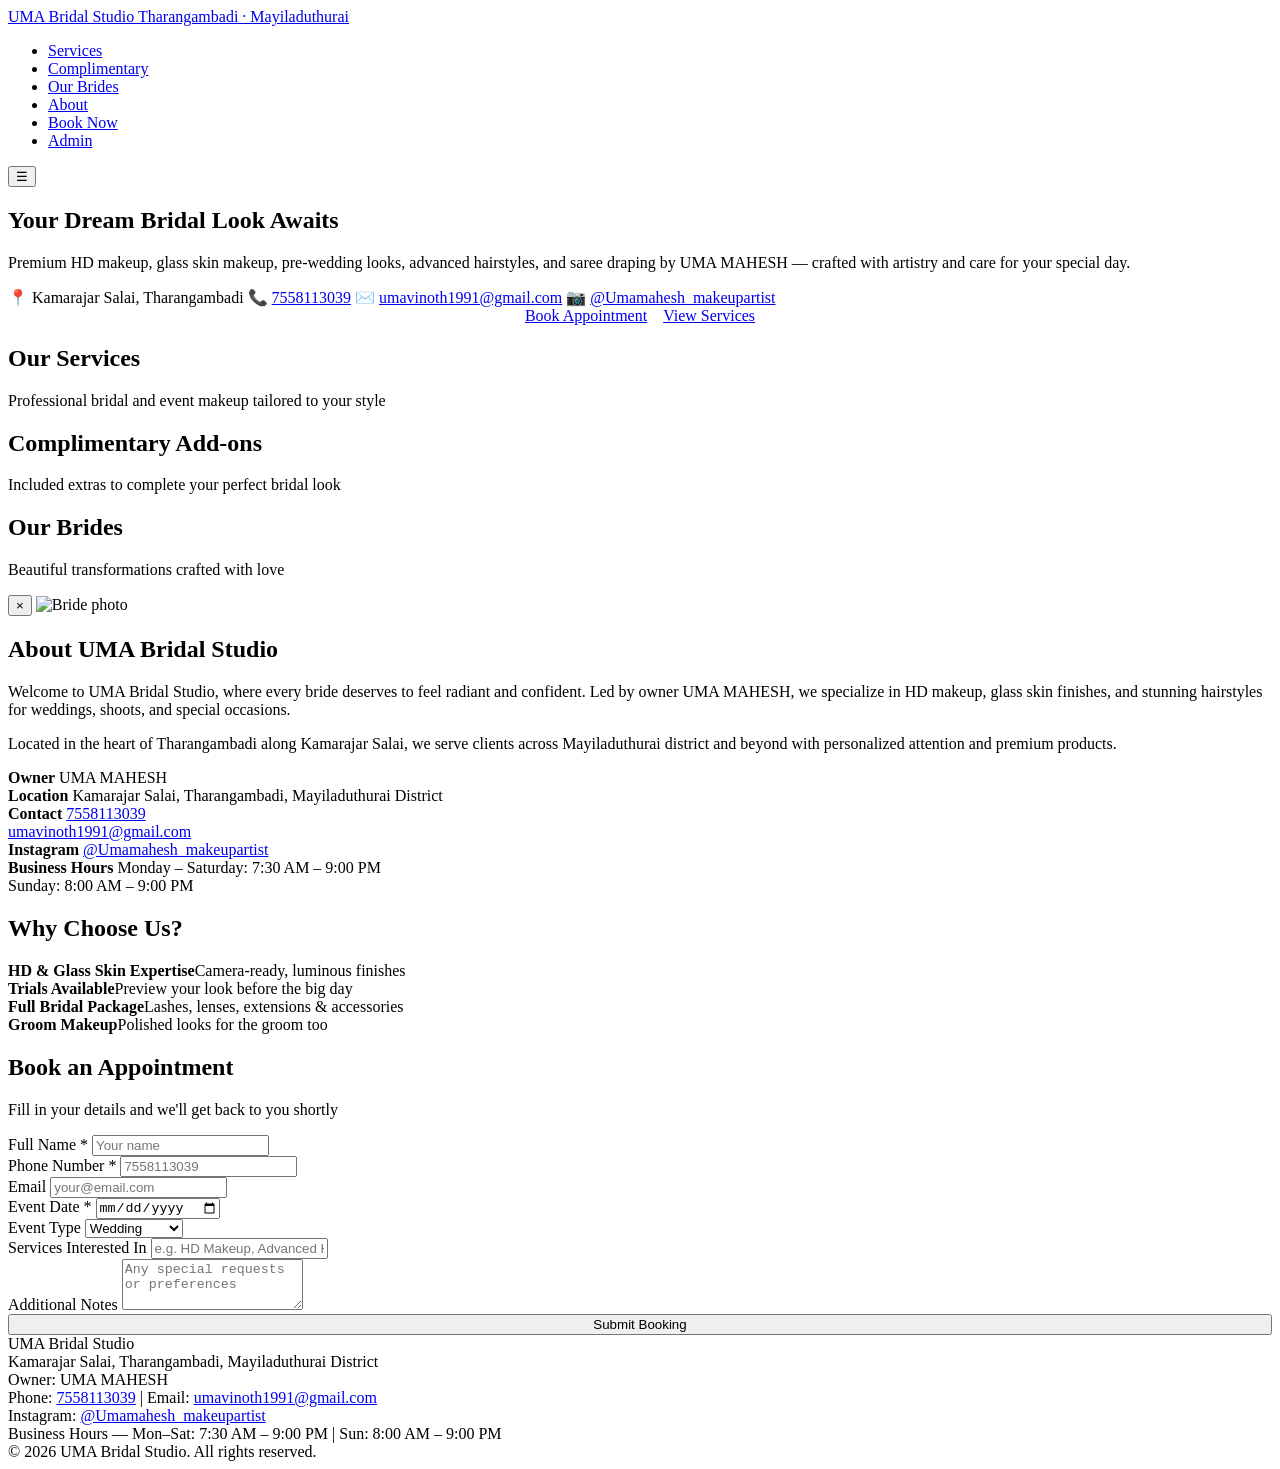
==== index.html @ de3efb97 "final commit" ====
<!DOCTYPE html>
<html lang="en">
<head>
  <meta charset="UTF-8">
  <meta name="viewport" content="width=device-width, initial-scale=1.0">
  <title>UMA Bridal Studio | Premium Bridal Makeup & Hair</title>
  <meta name="description" content="UMA Bridal Studio - HD Makeup, Glass Skin Makeup, Advanced Hairstyles & more in Tharangambadi, Mayiladuthurai.">
  <link rel="preconnect" href="https://fonts.googleapis.com">
  <link rel="preconnect" href="https://fonts.gstatic.com" crossorigin>
  <link href="https://fonts.googleapis.com/css2?family=Cormorant+Garamond:wght@400;600;700&family=Montserrat:wght@400;500;600;700&display=swap" rel="stylesheet">
  <link rel="stylesheet" href="css/style.css">
</head>
<body>
  <header class="site-header">
    <div class="header-inner">
      <a href="#" class="logo">
        UMA Bridal Studio
        <span>Tharangambadi · Mayiladuthurai</span>
      </a>
      <nav>
        <ul class="nav-links" id="navLinks">
          <li><a href="#services">Services</a></li>
          <li><a href="#complementary">Complimentary</a></li>
          <li><a href="#gallery">Our Brides</a></li>
          <li><a href="#about">About</a></li>
          <li><a href="#booking">Book Now</a></li>
          <li><a href="admin.html">Admin</a></li>
        </ul>
      </nav>
      <button class="menu-toggle" id="menuToggle" aria-label="Toggle menu">☰</button>
    </div>
  </header>

  <main>
    <section class="hero">
      <div class="hero-content">
        <h1>Your Dream Bridal Look Awaits</h1>
        <p>Premium HD makeup, glass skin makeup, pre-wedding looks, advanced hairstyles, and saree draping by UMA MAHESH — crafted with artistry and care for your special day.</p>
        <div class="hero-meta">
          <span>📍 Kamarajar Salai, Tharangambadi</span>
          <span>📞 <a href="tel:7558113039">7558113039</a></span>
          <span>✉️ <a href="mailto:umavinoth1991@gmail.com">umavinoth1991@gmail.com</a></span>
          <span>📷 <a href="https://www.instagram.com/Umamahesh_makeupartist/" target="_blank" rel="noopener noreferrer">@Umamahesh_makeupartist</a></span>
        </div>
        <div style="display:flex;gap:1rem;justify-content:center;flex-wrap:wrap">
          <a href="#booking" class="btn btn-primary">Book Appointment</a>
          <a href="#services" class="btn btn-outline">View Services</a>
        </div>
      </div>
    </section>

    <section id="services">
      <div class="section-inner">
        <h2 class="section-title">Our Services</h2>
        <p class="section-subtitle">Professional bridal and event makeup tailored to your style</p>
        <div class="services-grid" id="servicesGrid"></div>
      </div>
    </section>

    <section id="complementary" style="background:var(--chocolate)">
      <div class="section-inner">
        <h2 class="section-title">Complimentary Add-ons</h2>
        <p class="section-subtitle">Included extras to complete your perfect bridal look</p>
        <div class="services-grid" id="complementaryGrid"></div>
      </div>
    </section>

    <section id="gallery" class="gallery-section">
      <div class="section-inner">
        <h2 class="section-title">Our Brides</h2>
        <p class="section-subtitle">Beautiful transformations crafted with love</p>
        <div class="gallery-grid" id="galleryGrid"></div>
      </div>
    </section>

    <div class="gallery-modal" id="galleryModal">
      <button class="gallery-modal-close" id="galleryModalClose">&times;</button>
      <img id="galleryModalImg" src="" alt="Bride photo">
    </div>

    <section id="about" class="about-section">
      <div class="section-inner about-grid">
        <div class="about-text">
          <h2>About UMA Bridal Studio</h2>
          <p>Welcome to UMA Bridal Studio, where every bride deserves to feel radiant and confident. Led by owner UMA MAHESH, we specialize in HD makeup, glass skin finishes, and stunning hairstyles for weddings, shoots, and special occasions.</p>
          <p>Located in the heart of Tharangambadi along Kamarajar Salai, we serve clients across Mayiladuthurai district and beyond with personalized attention and premium products.</p>
          <div class="about-details">
            <div class="detail-item">
              <strong>Owner</strong>
              UMA MAHESH
            </div>
            <div class="detail-item">
              <strong>Location</strong>
              Kamarajar Salai, Tharangambadi, Mayiladuthurai District
            </div>
            <div class="detail-item detail-item-white">
              <strong>Contact</strong>
              <a href="tel:7558113039">7558113039</a><br>
              <a href="mailto:umavinoth1991@gmail.com">umavinoth1991@gmail.com</a>
            </div>
            <div class="detail-item detail-item-white">
              <strong>Instagram</strong>
              <a href="https://www.instagram.com/Umamahesh_makeupartist/" target="_blank" rel="noopener noreferrer">@Umamahesh_makeupartist</a>
            </div>
            <div class="detail-item">
              <strong>Business Hours</strong>
              Monday – Saturday: 7:30 AM – 9:00 PM<br>
              Sunday: 8:00 AM – 9:00 PM
            </div>
          </div>
        </div>
        <div class="about-text">
          <h2>Why Choose Us?</h2>
          <div class="about-details">
            <div class="detail-item"><strong>HD & Glass Skin Expertise</strong>Camera-ready, luminous finishes</div>
            <div class="detail-item"><strong>Trials Available</strong>Preview your look before the big day</div>
            <div class="detail-item"><strong>Full Bridal Package</strong>Lashes, lenses, extensions & accessories</div>
            <div class="detail-item"><strong>Groom Makeup</strong>Polished looks for the groom too</div>
          </div>
        </div>
      </div>
    </section>

    <section id="booking" class="booking-section">
      <div class="section-inner">
        <h2 class="section-title">Book an Appointment</h2>
        <p class="section-subtitle">Fill in your details and we'll get back to you shortly</p>
        <form class="booking-form" id="bookingForm">
          <div class="form-row">
            <div class="form-group">
              <label for="customerName">Full Name *</label>
              <input type="text" id="customerName" required placeholder="Your name">
            </div>
            <div class="form-group">
              <label for="customerPhone">Phone Number *</label>
              <input type="tel" id="customerPhone" required placeholder="7558113039">
            </div>
          </div>
          <div class="form-group">
            <label for="customerEmail">Email</label>
            <input type="email" id="customerEmail" placeholder="your@email.com">
          </div>
          <div class="form-row">
            <div class="form-group">
              <label for="eventDate">Event Date *</label>
              <input type="date" id="eventDate" required>
            </div>
            <div class="form-group">
              <label for="eventType">Event Type</label>
              <select id="eventType">
                <option value="wedding">Wedding</option>
                <option value="reception">Reception</option>
                <option value="engagement">Engagement</option>
                <option value="shoot">Photo Shoot</option>
                <option value="other">Other</option>
              </select>
            </div>
          </div>
          <div class="form-group">
            <label for="selectedServices">Services Interested In</label>
            <input type="text" id="selectedServices" placeholder="e.g. HD Makeup, Advanced Hairstyles">
          </div>
          <div class="form-group">
            <label for="bookingNotes">Additional Notes</label>
            <textarea id="bookingNotes" rows="3" placeholder="Any special requests or preferences"></textarea>
          </div>
          <button type="submit" class="btn btn-primary" style="width:100%">Submit Booking</button>
        </form>
      </div>
    </section>
  </main>

  <footer class="site-footer">
    <div class="logo">UMA Bridal Studio</div>
    <div class="footer-info">
      Kamarajar Salai, Tharangambadi, Mayiladuthurai District<br>
      Owner: UMA MAHESH<br>
      Phone: <a href="tel:7558113039">7558113039</a> |
      Email: <a href="mailto:umavinoth1991@gmail.com">umavinoth1991@gmail.com</a><br>
      Instagram: <a href="https://www.instagram.com/Umamahesh_makeupartist/" target="_blank" rel="noopener noreferrer">@Umamahesh_makeupartist</a><br>
      <span class="footer-hours">Business Hours — Mon–Sat: 7:30 AM – 9:00 PM | Sun: 8:00 AM – 9:00 PM</span>
    </div>
    <div class="footer-bottom">&copy; 2026 UMA Bridal Studio. All rights reserved.</div>
  </footer>

  <div class="toast" id="toast"></div>

  <script src="js/storage.js"></script>
  <script src="js/app.js"></script>
</body>
</html>
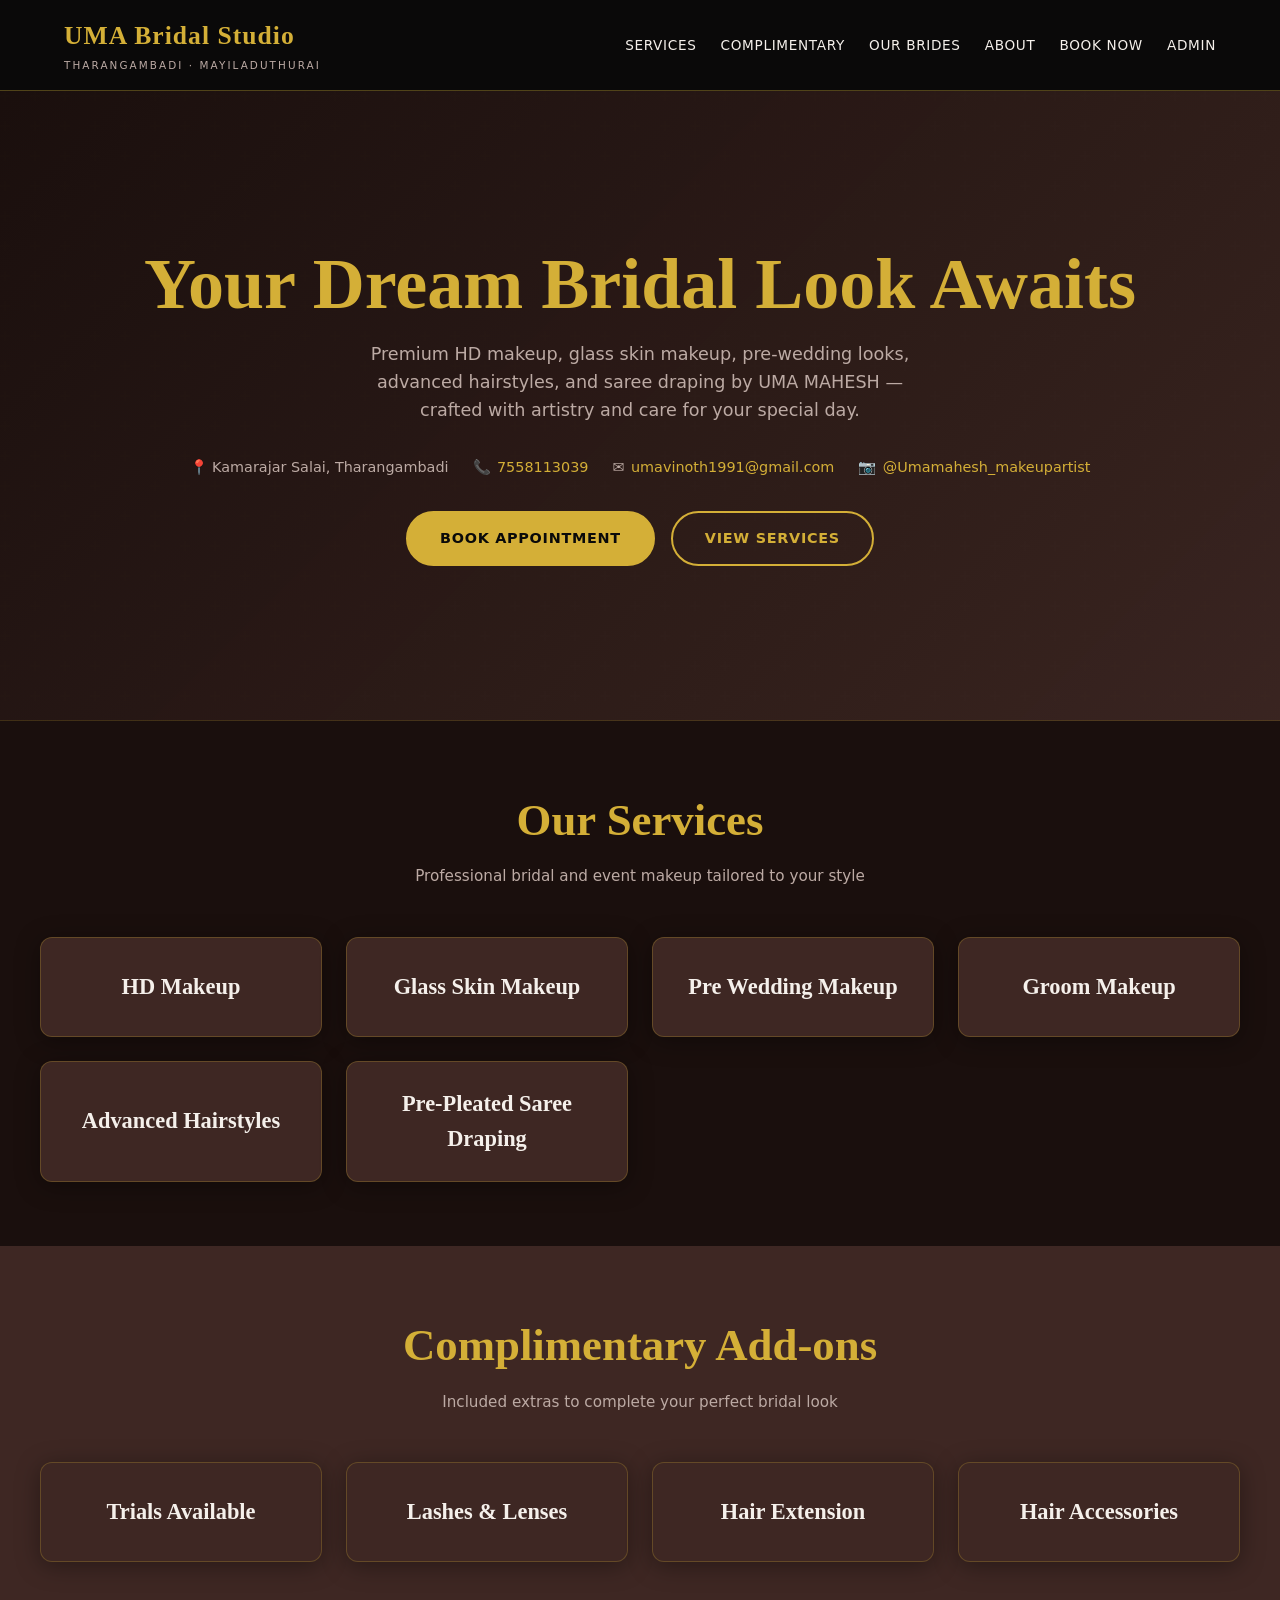
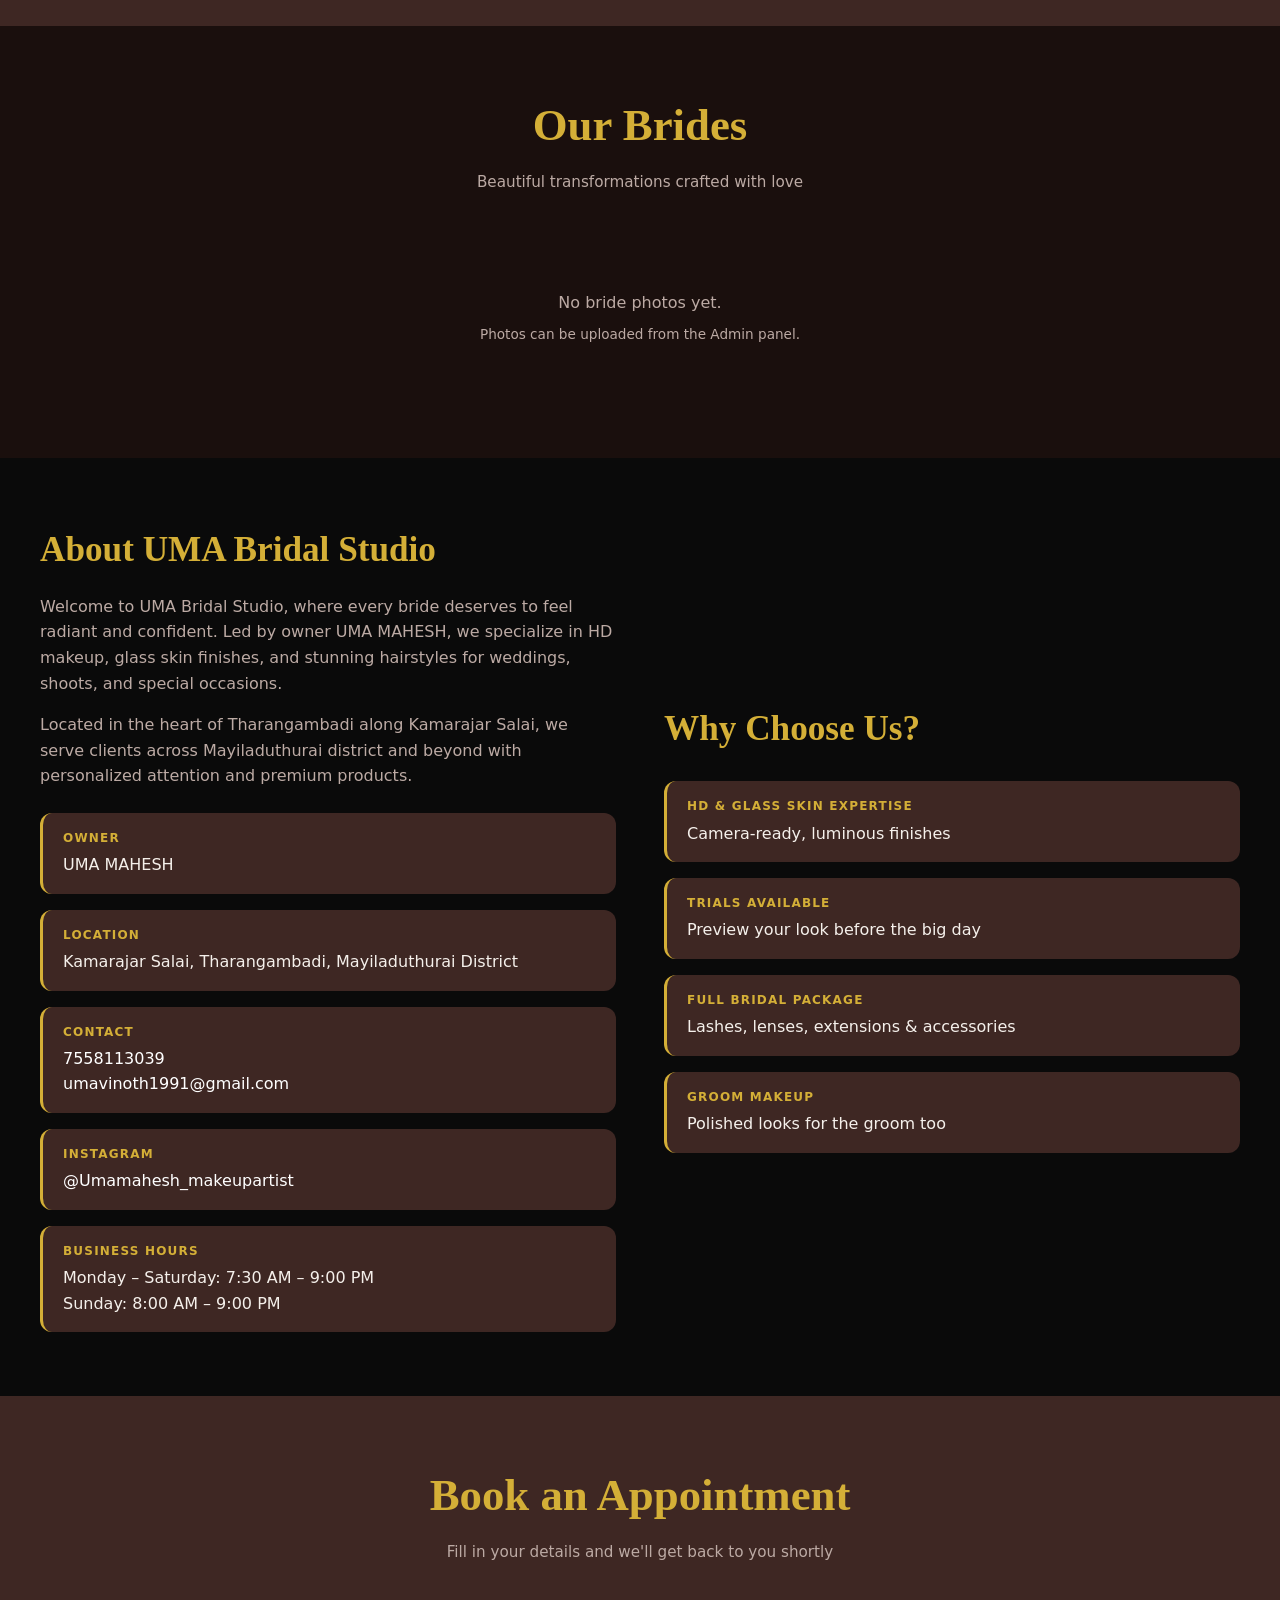
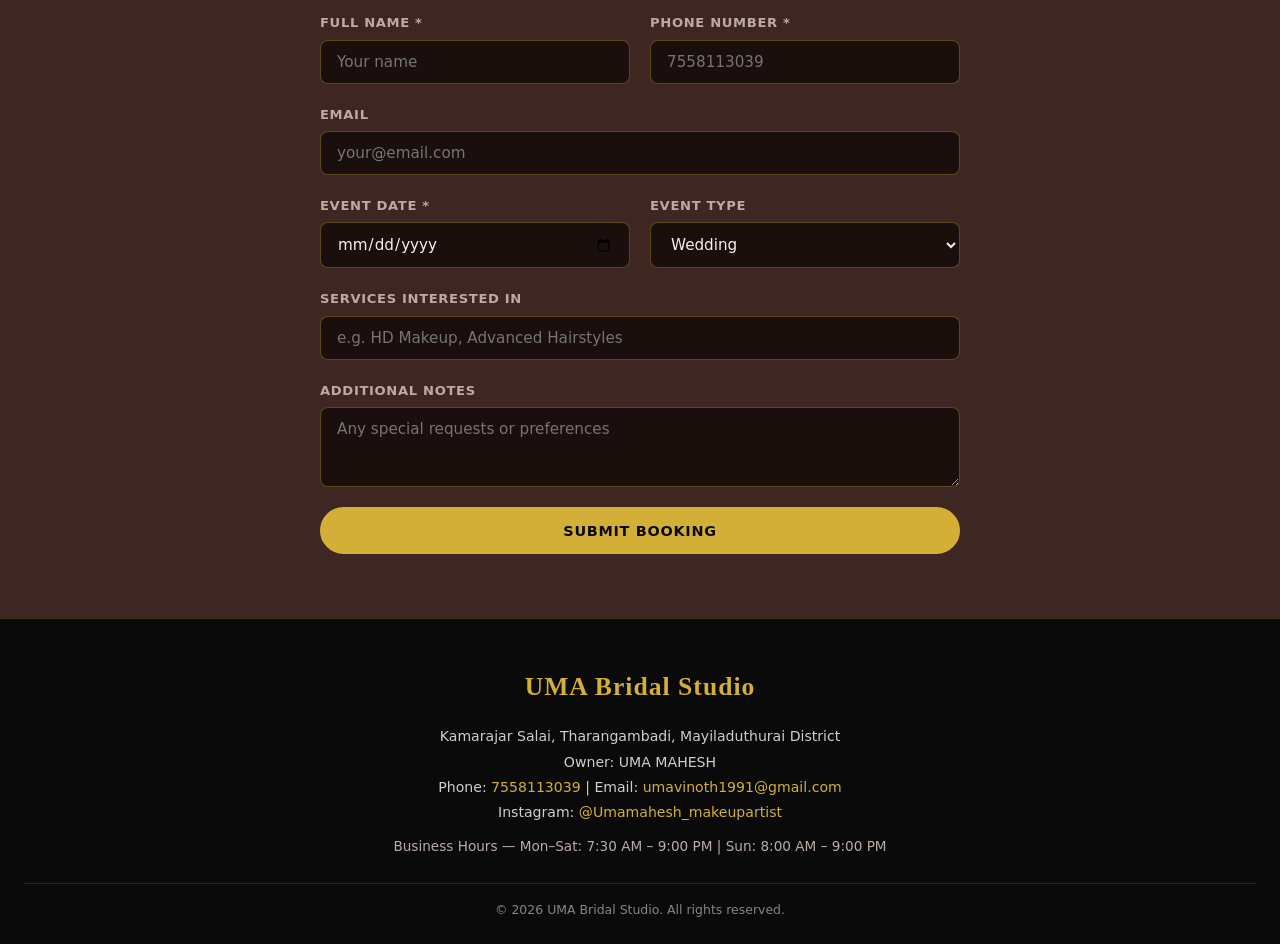
==== commit b9df7201: "Update index.html" ====
--- a/index.html
+++ b/index.html
@@ -8,7 +8,7 @@
   <link rel="preconnect" href="https://fonts.googleapis.com">
   <link rel="preconnect" href="https://fonts.gstatic.com" crossorigin>
   <link href="https://fonts.googleapis.com/css2?family=Cormorant+Garamond:wght@400;600;700&family=Montserrat:wght@400;500;600;700&display=swap" rel="stylesheet">
-  <link rel="stylesheet" href="css/style.css">
+  <link rel= "stylesheet" href="style.css">
 </head>
 <body>
   <header class="site-header">
@@ -185,7 +185,7 @@
 
   <div class="toast" id="toast"></div>
 
-  <script src="js/storage.js"></script>
-  <script src="js/app.js"></script>
+  <script src="storage.js"></script>
+  <script src="app.js"></script>
 </body>
 </html>
--- a/style.css
+++ b/style.css
@@ -0,0 +1,1239 @@
+:root {
+  --gold: #d4af37;
+  --gold-light: #e8c547;
+  --gold-dark: #b8960c;
+  --chocolate: #3e2723;
+  --chocolate-light: #5d4037;
+  --chocolate-dark: #1a0f0d;
+  --black: #0a0a0a;
+  --cream: #f5f0eb;
+  --blush: #2c1810;
+  --charcoal: #0a0a0a;
+  --muted: #bcaaa4;
+  --white: #ffffff;
+  --shadow: 0 4px 24px rgba(0, 0, 0, 0.35);
+  --radius: 12px;
+  --font-display: "Cormorant Garamond", Georgia, serif;
+  --font-body: "Montserrat", system-ui, sans-serif;
+  --rose: var(--gold);
+  --rose-dark: var(--gold-dark);
+}
+
+*,
+*::before,
+*::after {
+  box-sizing: border-box;
+  margin: 0;
+  padding: 0;
+}
+
+html {
+  scroll-behavior: smooth;
+}
+
+body {
+  font-family: var(--font-body);
+  background: var(--chocolate-dark);
+  color: var(--cream);
+  line-height: 1.6;
+  min-height: 100vh;
+}
+
+img {
+  max-width: 100%;
+  display: block;
+}
+
+a {
+  color: inherit;
+  text-decoration: none;
+}
+
+/* Header */
+.site-header {
+  position: sticky;
+  top: 0;
+  z-index: 100;
+  background: rgba(10, 10, 10, 0.95);
+  backdrop-filter: blur(10px);
+  border-bottom: 1px solid rgba(212, 175, 55, 0.35);
+}
+
+.header-inner {
+  max-width: 1200px;
+  margin: 0 auto;
+  padding: 1rem 1.5rem;
+  display: flex;
+  align-items: center;
+  justify-content: space-between;
+  gap: 1rem;
+}
+
+.logo {
+  font-family: var(--font-display);
+  font-size: 1.6rem;
+  font-weight: 600;
+  letter-spacing: 0.04em;
+  color: var(--gold);
+}
+
+.logo span {
+  display: block;
+  font-size: 0.65rem;
+  font-family: var(--font-body);
+  letter-spacing: 0.2em;
+  text-transform: uppercase;
+  color: var(--muted);
+  font-weight: 400;
+}
+
+.nav-links {
+  display: flex;
+  align-items: center;
+  gap: 1.5rem;
+  list-style: none;
+}
+
+.nav-links a {
+  font-size: 0.85rem;
+  font-weight: 500;
+  letter-spacing: 0.05em;
+  text-transform: uppercase;
+  transition: color 0.2s;
+}
+
+.nav-links a {
+  color: var(--cream);
+}
+
+.nav-links a:hover {
+  color: var(--gold);
+}
+
+.cart-btn {
+  position: relative;
+  background: var(--rose);
+  color: var(--white);
+  border: none;
+  padding: 0.6rem 1.2rem;
+  border-radius: 999px;
+  cursor: pointer;
+  font-family: var(--font-body);
+  font-size: 0.85rem;
+  font-weight: 600;
+  display: flex;
+  align-items: center;
+  gap: 0.5rem;
+  transition: background 0.2s, transform 0.15s;
+}
+
+.cart-btn:hover {
+  background: var(--rose-dark);
+  transform: translateY(-1px);
+}
+
+.cart-count {
+  background: var(--white);
+  color: var(--rose-dark);
+  border-radius: 50%;
+  width: 22px;
+  height: 22px;
+  display: flex;
+  align-items: center;
+  justify-content: center;
+  font-size: 0.75rem;
+  font-weight: 700;
+}
+
+.menu-toggle {
+  display: none;
+  background: none;
+  border: none;
+  font-size: 1.5rem;
+  cursor: pointer;
+  color: var(--gold);
+}
+
+/* Hero */
+.hero {
+  min-height: 70vh;
+  display: flex;
+  align-items: center;
+  justify-content: center;
+  text-align: center;
+  padding: 4rem 1.5rem;
+  background:
+    linear-gradient(135deg, rgba(26, 15, 13, 0.92), rgba(62, 39, 35, 0.88)),
+    url("data:image/svg+xml,%3Csvg width='60' height='60' viewBox='0 0 60 60' xmlns='http://www.w3.org/2000/svg'%3E%3Cg fill='none' fill-rule='evenodd'%3E%3Cg fill='%23d4af37' fill-opacity='0.06'%3E%3Cpath d='M36 34v-4h-2v4h-4v2h4v4h2v-4h4v-2h-4zm0-30V0h-2v4h-4v2h4v4h2V6h4V4h-4zM6 34v-4H4v4H0v2h4v4h2v-4h4v-2H6zM6 4V0H4v4H0v2h4v4h2V6h4V4H6z'/%3E%3C/g%3E%3C/g%3E%3C/svg%3E");
+  border-bottom: 1px solid rgba(212, 175, 55, 0.2);
+}
+
+.hero-content h1 {
+  font-family: var(--font-display);
+  font-size: clamp(2.5rem, 6vw, 4.5rem);
+  font-weight: 600;
+  line-height: 1.1;
+  margin-bottom: 1rem;
+  color: var(--gold);
+}
+
+.hero-content p {
+  font-size: 1.1rem;
+  color: var(--muted);
+  max-width: 560px;
+  margin: 0 auto 2rem;
+}
+
+.hero-meta {
+  display: flex;
+  flex-wrap: wrap;
+  gap: 1.5rem;
+  justify-content: center;
+  margin-bottom: 2rem;
+  font-size: 0.9rem;
+  color: var(--muted);
+}
+
+.hero-meta span {
+  display: flex;
+  align-items: center;
+  gap: 0.4rem;
+}
+
+.hero-meta a,
+.footer-info a,
+.detail-item a {
+  color: var(--gold);
+  transition: color 0.2s;
+}
+
+.hero-meta a:hover,
+.footer-info a:hover,
+.detail-item a:hover {
+  color: var(--gold-light);
+}
+
+.footer-hours {
+  display: inline-block;
+  margin-top: 0.5rem;
+  color: var(--muted);
+  font-size: 0.85rem;
+}
+
+.btn {
+  display: inline-flex;
+  align-items: center;
+  justify-content: center;
+  gap: 0.5rem;
+  padding: 0.85rem 2rem;
+  border-radius: 999px;
+  font-family: var(--font-body);
+  font-size: 0.9rem;
+  font-weight: 600;
+  letter-spacing: 0.05em;
+  text-transform: uppercase;
+  cursor: pointer;
+  border: 2px solid transparent;
+  transition: all 0.2s;
+}
+
+.btn-primary {
+  background: var(--gold);
+  color: var(--black);
+  border-color: var(--gold);
+}
+
+.btn-primary:hover {
+  background: var(--gold-light);
+  border-color: var(--gold-light);
+}
+
+.btn-outline {
+  background: transparent;
+  color: var(--gold);
+  border-color: var(--gold);
+}
+
+.btn-outline:hover {
+  background: var(--gold);
+  color: var(--black);
+}
+
+.btn-danger {
+  background: #c0392b;
+  color: var(--white);
+  border-color: #c0392b;
+}
+
+.btn-danger:hover {
+  background: #962d22;
+}
+
+.btn-sm {
+  padding: 0.45rem 1rem;
+  font-size: 0.78rem;
+}
+
+/* Sections */
+section {
+  padding: 4rem 1.5rem;
+}
+
+.section-inner {
+  max-width: 1200px;
+  margin: 0 auto;
+}
+
+.section-title {
+  font-family: var(--font-display);
+  font-size: clamp(2rem, 4vw, 2.8rem);
+  text-align: center;
+  margin-bottom: 0.5rem;
+  color: var(--gold);
+}
+
+.section-subtitle {
+  text-align: center;
+  color: var(--muted);
+  margin-bottom: 3rem;
+  font-size: 0.95rem;
+}
+
+/* Service cards */
+.services-grid {
+  display: grid;
+  grid-template-columns: repeat(auto-fill, minmax(280px, 1fr));
+  gap: 1.5rem;
+}
+
+.service-card {
+  background: var(--chocolate);
+  border-radius: var(--radius);
+  padding: 1.5rem;
+  box-shadow: var(--shadow);
+  border: 1px solid rgba(212, 175, 55, 0.25);
+  display: flex;
+  flex-direction: column;
+  align-items: center;
+  justify-content: center;
+  text-align: center;
+  min-height: 100px;
+  transition: transform 0.2s, box-shadow 0.2s, border-color 0.2s;
+}
+
+.service-card:hover {
+  transform: translateY(-4px);
+  box-shadow: 0 8px 32px rgba(212, 175, 55, 0.15);
+  border-color: var(--gold);
+}
+
+.service-category {
+  font-size: 0.7rem;
+  text-transform: uppercase;
+  letter-spacing: 0.15em;
+  color: var(--rose-dark);
+  margin-bottom: 0.5rem;
+}
+
+.service-card h3 {
+  font-family: var(--font-display);
+  font-size: 1.4rem;
+  margin-bottom: 0;
+  color: var(--cream);
+}
+
+.service-card p {
+  font-size: 0.88rem;
+  color: var(--muted);
+  flex: 1;
+  margin-bottom: 1rem;
+}
+
+.service-price {
+  font-size: 1.3rem;
+  font-weight: 700;
+  color: var(--rose-dark);
+  margin-bottom: 1rem;
+}
+
+.service-card .btn {
+  width: 100%;
+}
+
+.complementary-badge {
+  display: inline-block;
+  background: var(--blush);
+  color: var(--rose-dark);
+  font-size: 0.72rem;
+  padding: 0.2rem 0.6rem;
+  border-radius: 999px;
+  margin-bottom: 0.5rem;
+}
+
+/* About */
+.about-section {
+  background: var(--black);
+}
+
+.about-grid {
+  display: grid;
+  grid-template-columns: 1fr 1fr;
+  gap: 3rem;
+  align-items: center;
+}
+
+.about-text h2 {
+  font-family: var(--font-display);
+  font-size: 2.2rem;
+  margin-bottom: 1rem;
+  color: var(--gold);
+}
+
+.about-text p {
+  color: var(--muted);
+  margin-bottom: 1rem;
+}
+
+.about-details {
+  display: grid;
+  gap: 1rem;
+  margin-top: 1.5rem;
+}
+
+.detail-item {
+  background: var(--chocolate);
+  padding: 1rem 1.25rem;
+  border-radius: var(--radius);
+  border-left: 3px solid var(--gold);
+}
+
+.detail-item strong {
+  display: block;
+  font-size: 0.75rem;
+  text-transform: uppercase;
+  letter-spacing: 0.1em;
+  color: var(--gold);
+  margin-bottom: 0.25rem;
+}
+
+.detail-item-white,
+.detail-item-white a {
+  color: var(--white);
+}
+
+.detail-item-white a:hover {
+  color: var(--cream);
+}
+
+/* Booking form */
+.booking-section {
+  background: var(--chocolate);
+}
+
+.booking-form {
+  max-width: 640px;
+  margin: 0 auto;
+  display: grid;
+  gap: 1.25rem;
+}
+
+.form-group {
+  display: flex;
+  flex-direction: column;
+  gap: 0.4rem;
+}
+
+.form-group label {
+  font-size: 0.82rem;
+  font-weight: 600;
+  text-transform: uppercase;
+  letter-spacing: 0.05em;
+  color: var(--muted);
+}
+
+.form-group input,
+.form-group select,
+.form-group textarea {
+  padding: 0.75rem 1rem;
+  border: 1px solid rgba(212, 175, 55, 0.35);
+  border-radius: 8px;
+  font-family: var(--font-body);
+  font-size: 0.95rem;
+  background: var(--chocolate-dark);
+  color: var(--cream);
+  transition: border-color 0.2s;
+}
+
+.form-group input:focus,
+.form-group select:focus,
+.form-group textarea:focus {
+  outline: none;
+  border-color: var(--gold);
+}
+
+.form-row {
+  display: grid;
+  grid-template-columns: 1fr 1fr;
+  gap: 1.25rem;
+}
+
+/* Cart sidebar */
+.cart-overlay {
+  position: fixed;
+  inset: 0;
+  background: rgba(44, 36, 32, 0.5);
+  z-index: 200;
+  opacity: 0;
+  visibility: hidden;
+  transition: all 0.3s;
+}
+
+.cart-overlay.open {
+  opacity: 1;
+  visibility: visible;
+}
+
+.cart-panel {
+  position: fixed;
+  top: 0;
+  right: 0;
+  width: min(420px, 100vw);
+  height: 100vh;
+  background: var(--white);
+  z-index: 201;
+  transform: translateX(100%);
+  transition: transform 0.3s ease;
+  display: flex;
+  flex-direction: column;
+  box-shadow: -4px 0 24px rgba(0, 0, 0, 0.15);
+}
+
+.cart-panel.open {
+  transform: translateX(0);
+}
+
+.cart-header {
+  padding: 1.25rem 1.5rem;
+  border-bottom: 1px solid rgba(201, 168, 124, 0.2);
+  display: flex;
+  align-items: center;
+  justify-content: space-between;
+}
+
+.cart-header h2 {
+  font-family: var(--font-display);
+  font-size: 1.5rem;
+}
+
+.close-btn {
+  background: none;
+  border: none;
+  font-size: 1.5rem;
+  cursor: pointer;
+  color: var(--muted);
+  line-height: 1;
+}
+
+.cart-items {
+  flex: 1;
+  overflow-y: auto;
+  padding: 1rem 1.5rem;
+}
+
+.cart-item {
+  display: flex;
+  justify-content: space-between;
+  align-items: flex-start;
+  padding: 1rem 0;
+  border-bottom: 1px solid rgba(201, 168, 124, 0.15);
+  gap: 0.75rem;
+}
+
+.cart-item-info h4 {
+  font-size: 0.95rem;
+  margin-bottom: 0.25rem;
+}
+
+.cart-item-info span {
+  font-size: 0.82rem;
+  color: var(--muted);
+}
+
+.cart-item-price {
+  font-weight: 700;
+  color: var(--rose-dark);
+  white-space: nowrap;
+}
+
+.cart-item-actions {
+  display: flex;
+  align-items: center;
+  gap: 0.5rem;
+  margin-top: 0.5rem;
+}
+
+.qty-btn {
+  width: 28px;
+  height: 28px;
+  border: 1px solid var(--rose);
+  background: var(--white);
+  border-radius: 6px;
+  cursor: pointer;
+  font-size: 1rem;
+  color: var(--rose-dark);
+  display: flex;
+  align-items: center;
+  justify-content: center;
+}
+
+.qty-btn:hover {
+  background: var(--blush);
+}
+
+.remove-item {
+  background: none;
+  border: none;
+  color: #c0392b;
+  font-size: 0.78rem;
+  cursor: pointer;
+  margin-left: auto;
+}
+
+.cart-empty {
+  text-align: center;
+  padding: 3rem 1rem;
+  color: var(--muted);
+}
+
+.cart-footer {
+  padding: 1.25rem 1.5rem;
+  border-top: 1px solid rgba(201, 168, 124, 0.2);
+  background: var(--blush);
+}
+
+.cart-total {
+  display: flex;
+  justify-content: space-between;
+  font-size: 1.2rem;
+  font-weight: 700;
+  margin-bottom: 1rem;
+}
+
+.cart-actions {
+  display: grid;
+  gap: 0.75rem;
+}
+
+/* Modal */
+.modal-overlay {
+  position: fixed;
+  inset: 0;
+  background: rgba(44, 36, 32, 0.6);
+  z-index: 300;
+  display: flex;
+  align-items: center;
+  justify-content: center;
+  padding: 1rem;
+  opacity: 0;
+  visibility: hidden;
+  transition: all 0.3s;
+}
+
+.modal-overlay.open {
+  opacity: 1;
+  visibility: visible;
+}
+
+.modal {
+  background: var(--white);
+  border-radius: var(--radius);
+  padding: 2rem;
+  max-width: 480px;
+  width: 100%;
+  max-height: 90vh;
+  overflow-y: auto;
+  position: relative;
+}
+
+.modal h2 {
+  font-family: var(--font-display);
+  font-size: 1.8rem;
+  margin-bottom: 1rem;
+  text-align: center;
+}
+
+.modal-close {
+  position: absolute;
+  top: 1rem;
+  right: 1rem;
+  background: none;
+  border: none;
+  font-size: 1.5rem;
+  cursor: pointer;
+  color: var(--muted);
+}
+
+.qr-container {
+  text-align: center;
+  padding: 1rem;
+  background: var(--blush);
+  border-radius: var(--radius);
+  margin: 1rem 0;
+}
+
+.qr-container img {
+  margin: 0 auto 1rem;
+  border-radius: 8px;
+}
+
+.payment-info {
+  font-size: 0.9rem;
+  color: var(--muted);
+  text-align: center;
+}
+
+.payment-amount {
+  font-size: 1.5rem;
+  font-weight: 700;
+  color: var(--rose-dark);
+  text-align: center;
+  margin: 0.5rem 0 1rem;
+}
+
+/* Bill print */
+.bill-print-area {
+  display: none;
+}
+
+@media print {
+  body * {
+    visibility: hidden;
+  }
+
+  .bill-print-area,
+  .bill-print-area * {
+    visibility: visible;
+  }
+
+  .bill-print-area {
+    display: block !important;
+    position: absolute;
+    left: 0;
+    top: 0;
+    width: 100%;
+    padding: 2rem;
+    background: white;
+  }
+}
+
+.bill-header {
+  text-align: center;
+  border-bottom: 2px solid var(--charcoal);
+  padding-bottom: 1rem;
+  margin-bottom: 1rem;
+}
+
+.bill-header h1 {
+  font-family: var(--font-display);
+  font-size: 1.8rem;
+}
+
+.bill-table {
+  width: 100%;
+  border-collapse: collapse;
+  margin: 1rem 0;
+}
+
+.bill-table th,
+.bill-table td {
+  padding: 0.5rem;
+  text-align: left;
+  border-bottom: 1px solid #ddd;
+  font-size: 0.9rem;
+}
+
+.bill-table th {
+  background: var(--blush);
+}
+
+.bill-total-row td {
+  font-weight: 700;
+  font-size: 1.1rem;
+  border-top: 2px solid var(--charcoal);
+}
+
+/* Footer */
+.site-footer {
+  background: var(--black);
+  color: rgba(245, 240, 235, 0.85);
+  padding: 3rem 1.5rem 1.5rem;
+  text-align: center;
+  border-top: 1px solid rgba(212, 175, 55, 0.25);
+}
+
+.site-footer .logo {
+  color: var(--gold);
+  margin-bottom: 1rem;
+}
+
+.footer-info {
+  font-size: 0.88rem;
+  margin-bottom: 1.5rem;
+  line-height: 1.8;
+}
+
+.footer-bottom {
+  border-top: 1px solid rgba(255, 255, 255, 0.1);
+  padding-top: 1rem;
+  font-size: 0.78rem;
+  color: rgba(255, 255, 255, 0.5);
+}
+
+/* Toast */
+.toast {
+  position: fixed;
+  bottom: 2rem;
+  right: 2rem;
+  background: var(--charcoal);
+  color: var(--white);
+  padding: 0.85rem 1.5rem;
+  border-radius: 8px;
+  font-size: 0.9rem;
+  z-index: 500;
+  transform: translateY(100px);
+  opacity: 0;
+  transition: all 0.3s;
+}
+
+.toast.show {
+  transform: translateY(0);
+  opacity: 1;
+}
+
+.toast.success {
+  background: #27ae60;
+}
+
+.toast.error {
+  background: #c0392b;
+}
+
+/* Admin styles */
+.admin-body {
+  background: #1a120e;
+}
+
+.admin-layout {
+  display: flex;
+  min-height: 100vh;
+}
+
+.admin-sidebar {
+  width: 260px;
+  background: var(--black);
+  color: var(--white);
+  padding: 1.5rem;
+  flex-shrink: 0;
+  border-right: 1px solid rgba(212, 175, 55, 0.2);
+}
+
+.admin-sidebar h1 {
+  font-family: var(--font-display);
+  font-size: 1.4rem;
+  color: var(--gold);
+  margin-bottom: 0.25rem;
+}
+
+.admin-sidebar p {
+  font-size: 0.75rem;
+  color: rgba(255, 255, 255, 0.5);
+  margin-bottom: 2rem;
+}
+
+.admin-nav {
+  list-style: none;
+  display: flex;
+  flex-direction: column;
+  gap: 0.25rem;
+}
+
+.admin-nav button {
+  width: 100%;
+  text-align: left;
+  background: none;
+  border: none;
+  color: rgba(255, 255, 255, 0.7);
+  padding: 0.75rem 1rem;
+  border-radius: 8px;
+  cursor: pointer;
+  font-family: var(--font-body);
+  font-size: 0.88rem;
+  transition: all 0.2s;
+}
+
+.admin-nav button:hover,
+.admin-nav button.active {
+  background: rgba(212, 175, 55, 0.15);
+  color: var(--gold);
+}
+
+.admin-main {
+  flex: 1;
+  padding: 2rem;
+  overflow-x: auto;
+}
+
+.admin-header {
+  display: flex;
+  justify-content: space-between;
+  align-items: center;
+  margin-bottom: 2rem;
+}
+
+.admin-header h2 {
+  font-family: var(--font-display);
+  font-size: 1.8rem;
+}
+
+.admin-panel {
+  display: none;
+}
+
+.admin-panel.active {
+  display: block;
+}
+
+.admin-card {
+  background: var(--white);
+  border-radius: var(--radius);
+  padding: 1.5rem;
+  box-shadow: var(--shadow);
+  margin-bottom: 1.5rem;
+}
+
+.admin-table {
+  width: 100%;
+  border-collapse: collapse;
+}
+
+.admin-table th,
+.admin-table td {
+  padding: 0.75rem 1rem;
+  text-align: left;
+  border-bottom: 1px solid #eee;
+  font-size: 0.88rem;
+}
+
+.admin-table th {
+  background: var(--blush);
+  font-weight: 600;
+  text-transform: uppercase;
+  font-size: 0.75rem;
+  letter-spacing: 0.05em;
+}
+
+.admin-table tr:hover td {
+  background: rgba(253, 246, 240, 0.5);
+}
+
+.table-actions {
+  display: flex;
+  gap: 0.5rem;
+}
+
+.stats-grid {
+  display: grid;
+  grid-template-columns: repeat(auto-fill, minmax(200px, 1fr));
+  gap: 1rem;
+  margin-bottom: 1.5rem;
+}
+
+.stat-card {
+  background: var(--white);
+  border-radius: var(--radius);
+  padding: 1.25rem;
+  box-shadow: var(--shadow);
+  border-left: 4px solid var(--gold);
+}
+
+.stat-card h3 {
+  font-size: 0.75rem;
+  text-transform: uppercase;
+  letter-spacing: 0.1em;
+  color: var(--muted);
+  margin-bottom: 0.5rem;
+}
+
+.stat-card .value {
+  font-size: 2rem;
+  font-weight: 700;
+  color: var(--gold-dark);
+}
+
+.login-screen {
+  min-height: 100vh;
+  display: flex;
+  align-items: center;
+  justify-content: center;
+  padding: 1.5rem;
+}
+
+.login-box {
+  background: var(--white);
+  padding: 2.5rem;
+  border-radius: var(--radius);
+  box-shadow: var(--shadow);
+  width: 100%;
+  max-width: 400px;
+  text-align: center;
+}
+
+.login-box h1 {
+  font-family: var(--font-display);
+  font-size: 2rem;
+  margin-bottom: 0.5rem;
+}
+
+.login-box p {
+  color: var(--muted);
+  margin-bottom: 2rem;
+  font-size: 0.9rem;
+}
+
+.filter-bar {
+  display: flex;
+  flex-wrap: wrap;
+  gap: 1rem;
+  margin-bottom: 1.5rem;
+  align-items: center;
+}
+
+.filter-bar select,
+.filter-bar input {
+  padding: 0.6rem 1rem;
+  border: 1px solid rgba(201, 168, 124, 0.4);
+  border-radius: 8px;
+  font-family: var(--font-body);
+}
+
+.badge {
+  display: inline-block;
+  padding: 0.2rem 0.6rem;
+  border-radius: 999px;
+  font-size: 0.72rem;
+  font-weight: 600;
+  text-transform: uppercase;
+}
+
+.badge-service {
+  background: rgba(201, 168, 124, 0.2);
+  color: var(--rose-dark);
+}
+
+.badge-complementary {
+  background: rgba(39, 174, 96, 0.15);
+  color: #27ae60;
+}
+
+.badge-pending {
+  background: rgba(241, 196, 15, 0.2);
+  color: #b7950b;
+}
+
+.badge-confirmed {
+  background: rgba(39, 174, 96, 0.15);
+  color: #27ae60;
+}
+
+.badge-paid {
+  background: rgba(52, 152, 219, 0.15);
+  color: #2980b9;
+}
+
+/* Responsive */
+@media (max-width: 768px) {
+  .nav-links {
+    display: none;
+    position: absolute;
+    top: 100%;
+    left: 0;
+    right: 0;
+    background: var(--black);
+    flex-direction: column;
+    padding: 1rem;
+    border-bottom: 1px solid rgba(212, 175, 55, 0.25);
+    box-shadow: var(--shadow);
+  }
+
+  .nav-links.open {
+    display: flex;
+  }
+
+  .menu-toggle {
+    display: block;
+  }
+
+  .about-grid {
+    grid-template-columns: 1fr;
+  }
+
+  .form-row {
+    grid-template-columns: 1fr;
+  }
+
+  .admin-layout {
+    flex-direction: column;
+  }
+
+  .admin-sidebar {
+    width: 100%;
+  }
+
+  .admin-nav {
+    flex-direction: row;
+    flex-wrap: wrap;
+  }
+}
+
+/* Bride Gallery */
+.gallery-section {
+  background: var(--chocolate-dark);
+}
+
+.gallery-grid {
+  display: grid;
+  grid-template-columns: repeat(auto-fill, minmax(260px, 1fr));
+  gap: 1.25rem;
+}
+
+.gallery-item {
+  position: relative;
+  border-radius: var(--radius);
+  overflow: hidden;
+  border: 1px solid rgba(212, 175, 55, 0.25);
+  background: var(--chocolate);
+  aspect-ratio: 3 / 4;
+  cursor: pointer;
+  transition: transform 0.2s, border-color 0.2s;
+}
+
+.gallery-item:hover {
+  transform: scale(1.02);
+  border-color: var(--gold);
+}
+
+.gallery-item img {
+  width: 100%;
+  height: 100%;
+  object-fit: cover;
+}
+
+.gallery-caption {
+  position: absolute;
+  bottom: 0;
+  left: 0;
+  right: 0;
+  padding: 1rem;
+  background: linear-gradient(transparent, rgba(10, 10, 10, 0.85));
+  color: var(--cream);
+  font-size: 0.88rem;
+}
+
+.gallery-empty {
+  text-align: center;
+  padding: 3rem;
+  color: var(--muted);
+  grid-column: 1 / -1;
+}
+
+.gallery-modal {
+  position: fixed;
+  inset: 0;
+  background: rgba(10, 10, 10, 0.92);
+  z-index: 400;
+  display: flex;
+  align-items: center;
+  justify-content: center;
+  padding: 1.5rem;
+  opacity: 0;
+  visibility: hidden;
+  transition: all 0.3s;
+}
+
+.gallery-modal.open {
+  opacity: 1;
+  visibility: visible;
+}
+
+.gallery-modal img {
+  max-width: 90vw;
+  max-height: 85vh;
+  border-radius: var(--radius);
+  border: 2px solid var(--gold);
+}
+
+.gallery-modal-close {
+  position: absolute;
+  top: 1.5rem;
+  right: 1.5rem;
+  background: none;
+  border: none;
+  color: var(--gold);
+  font-size: 2rem;
+  cursor: pointer;
+}
+
+/* Admin gallery upload */
+.photo-upload-zone {
+  border: 2px dashed rgba(212, 175, 55, 0.4);
+  border-radius: var(--radius);
+  padding: 2rem;
+  text-align: center;
+  background: var(--cream);
+  cursor: pointer;
+  transition: border-color 0.2s;
+}
+
+.photo-upload-zone:hover {
+  border-color: var(--gold);
+}
+
+.photo-upload-zone input {
+  display: none;
+}
+
+.admin-photo-grid {
+  display: grid;
+  grid-template-columns: repeat(auto-fill, minmax(160px, 1fr));
+  gap: 1rem;
+  margin-top: 1.5rem;
+}
+
+.admin-photo-item {
+  position: relative;
+  border-radius: 8px;
+  overflow: hidden;
+  border: 1px solid #eee;
+}
+
+.admin-photo-item img {
+  width: 100%;
+  aspect-ratio: 3 / 4;
+  object-fit: cover;
+}
+
+.admin-photo-item .photo-actions {
+  padding: 0.5rem;
+  background: #f9f9f9;
+  display: flex;
+  flex-direction: column;
+  gap: 0.35rem;
+}
+
+.admin-photo-item .photo-actions span {
+  font-size: 0.75rem;
+  color: var(--muted);
+  overflow: hidden;
+  text-overflow: ellipsis;
+  white-space: nowrap;
+}
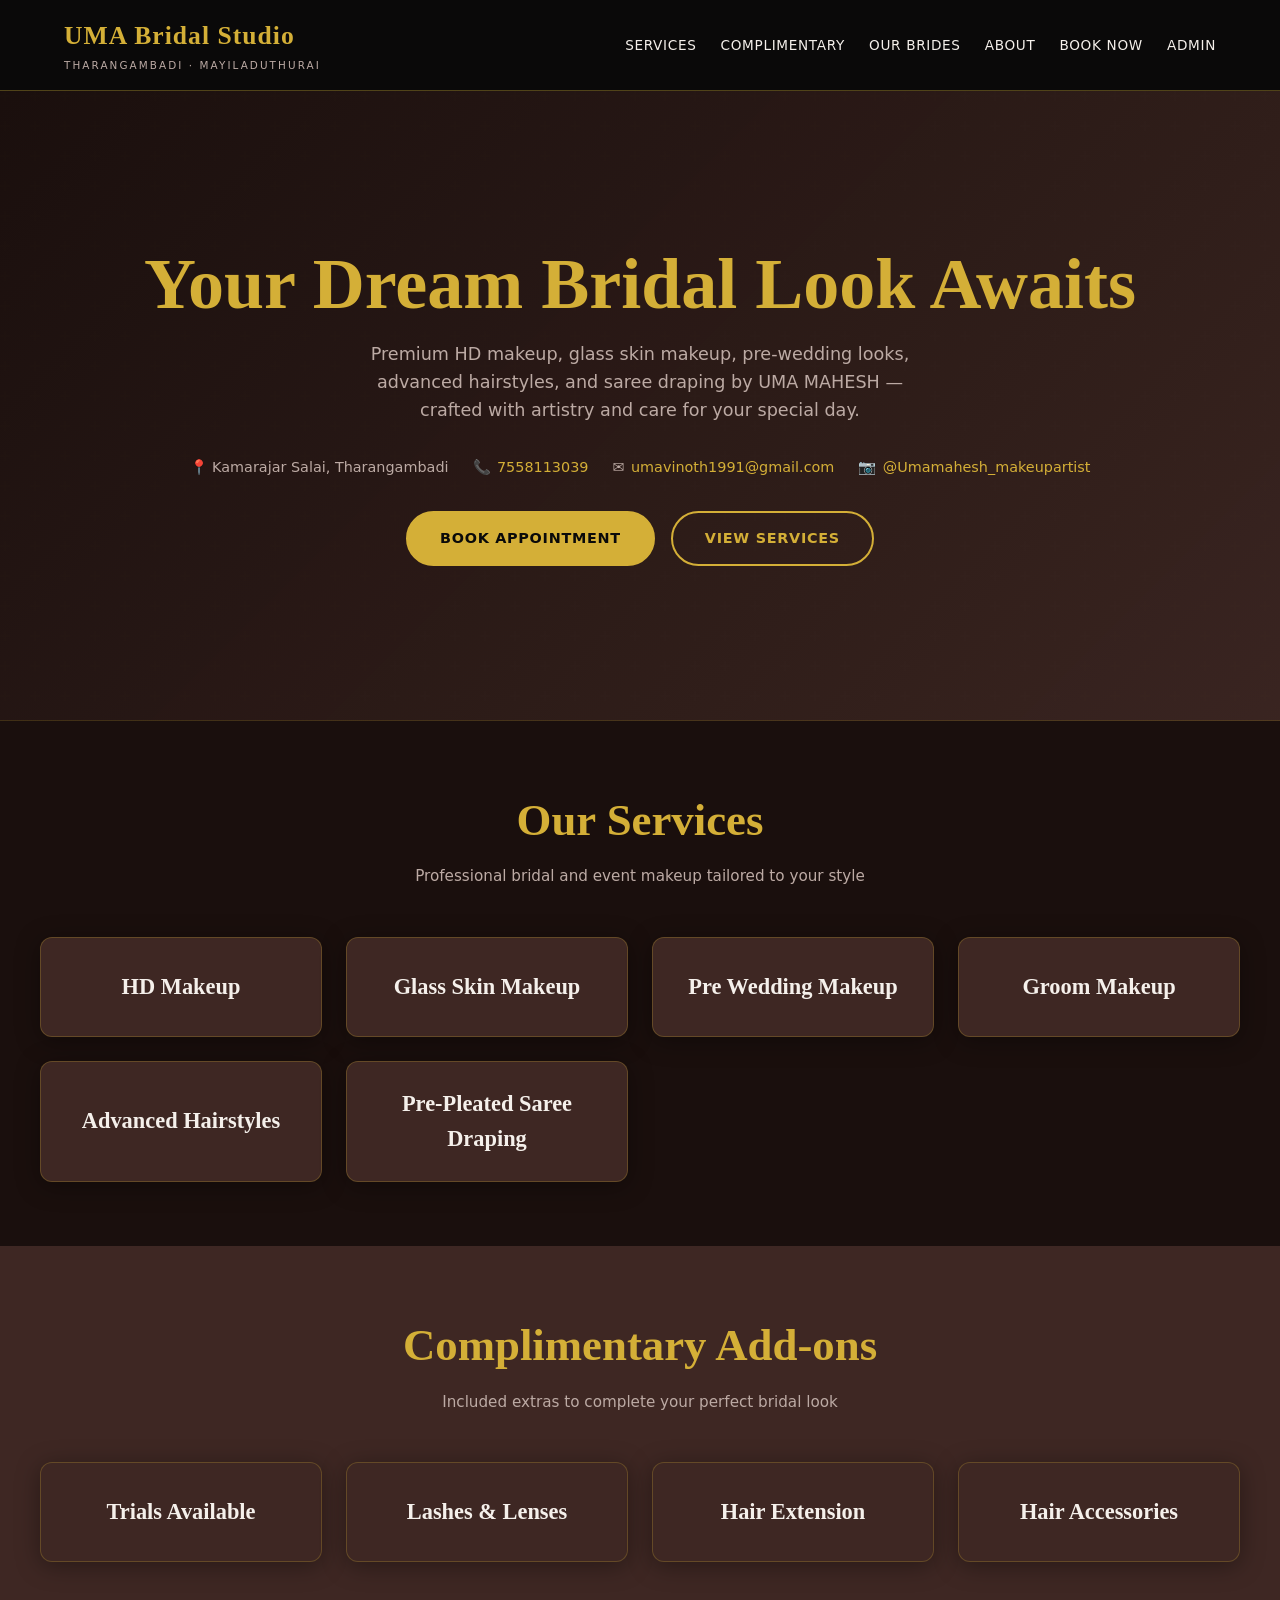
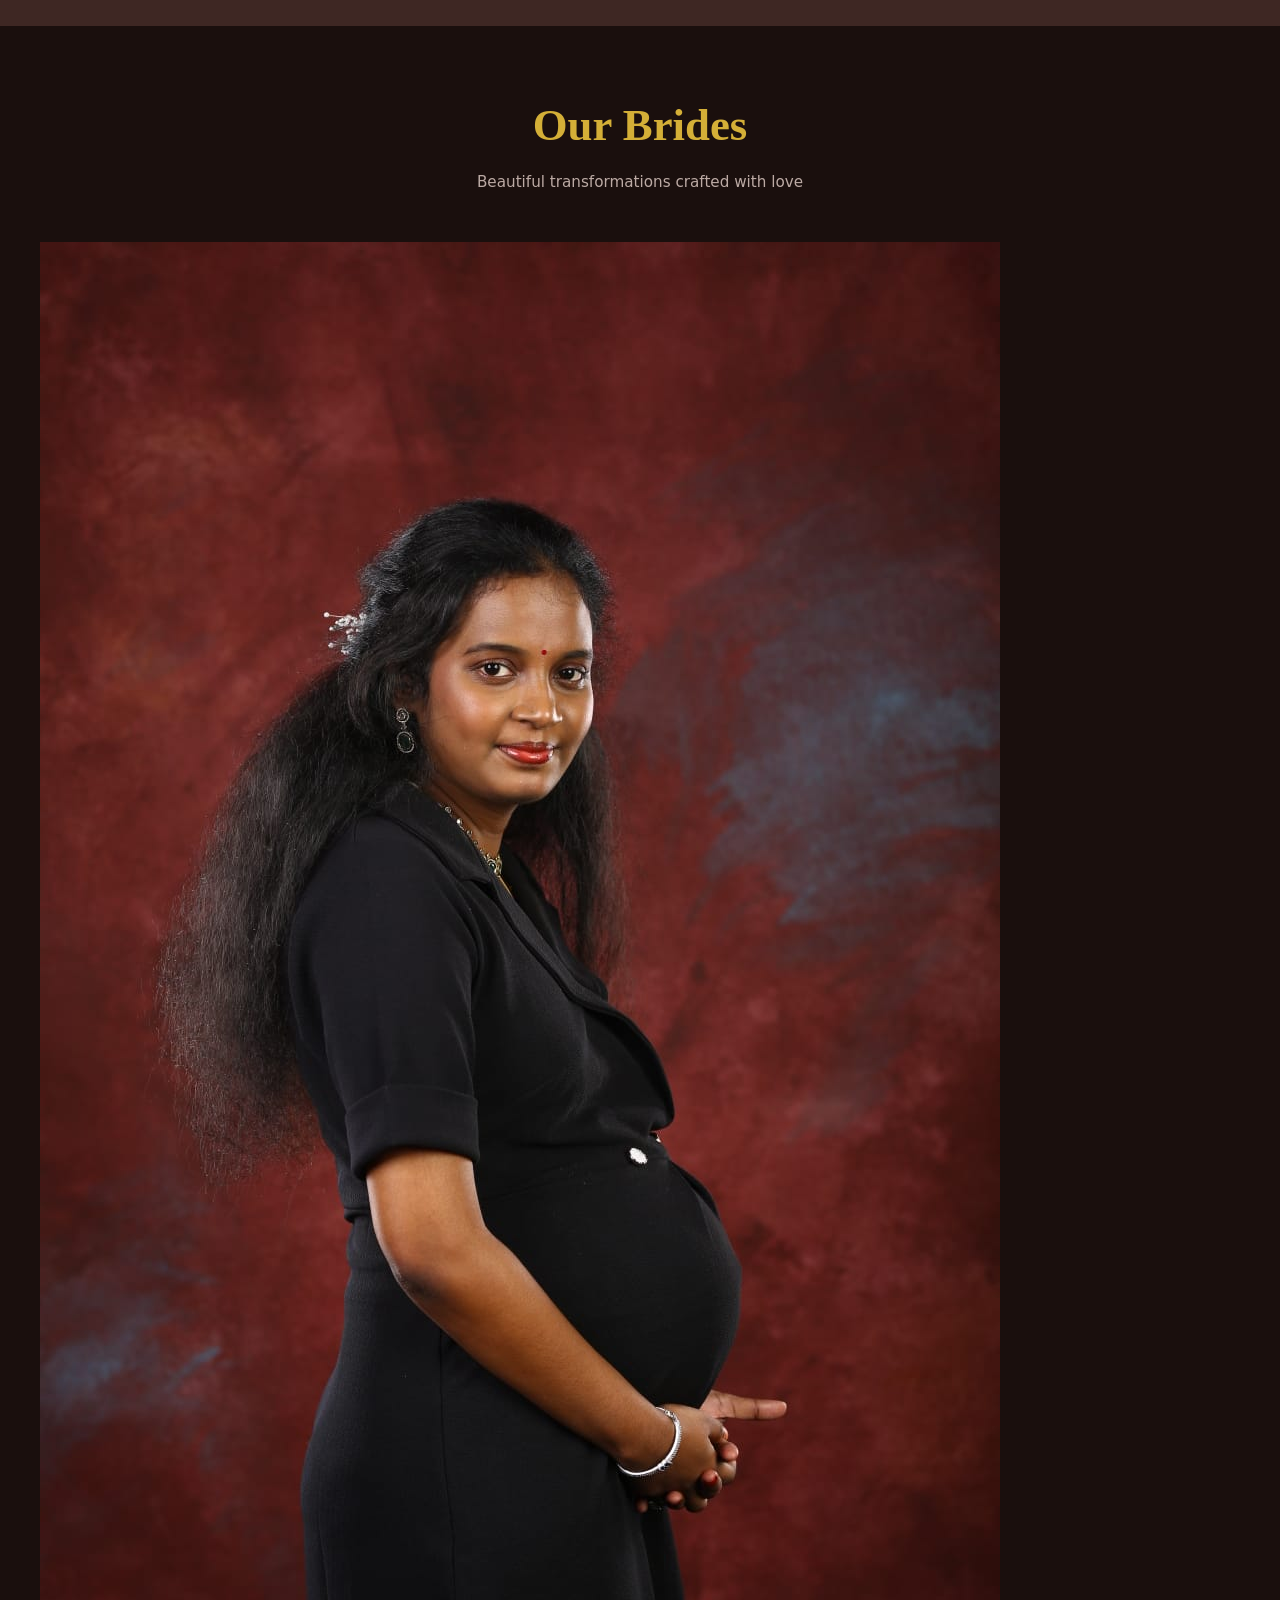
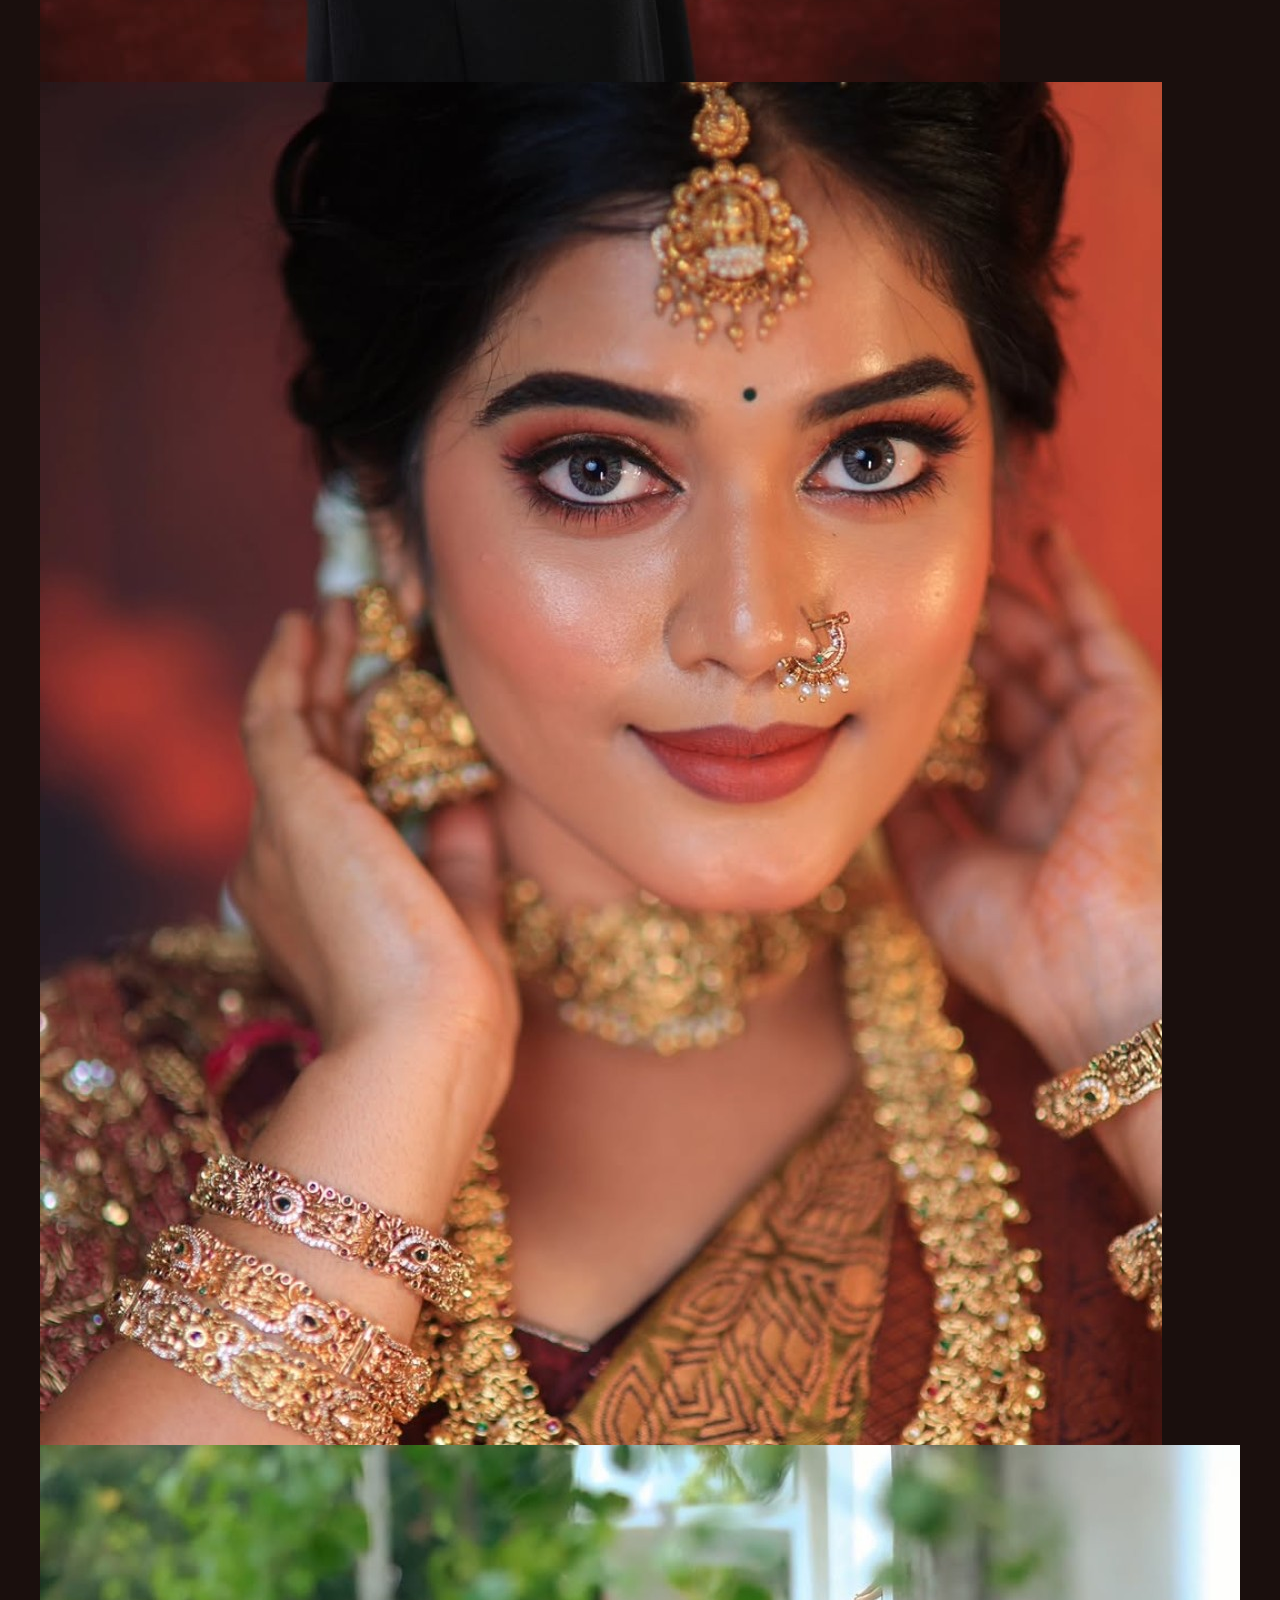
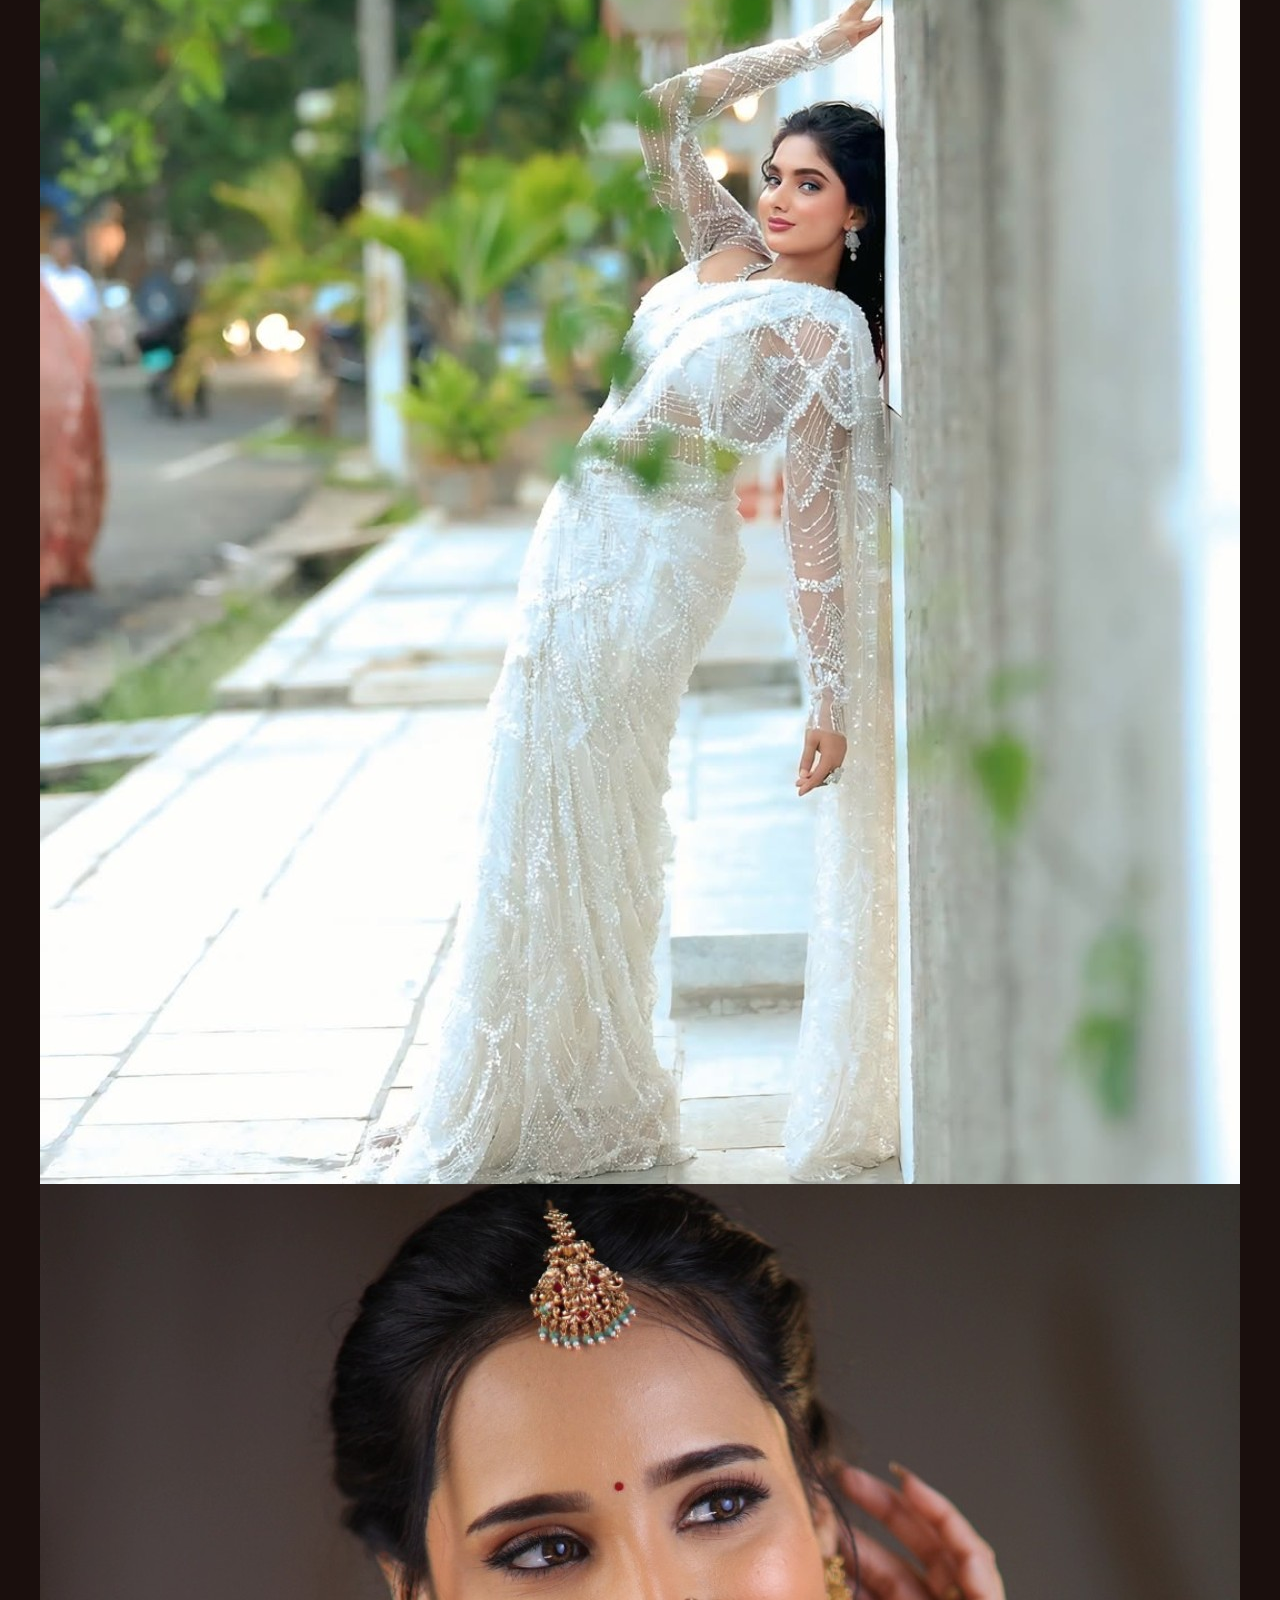
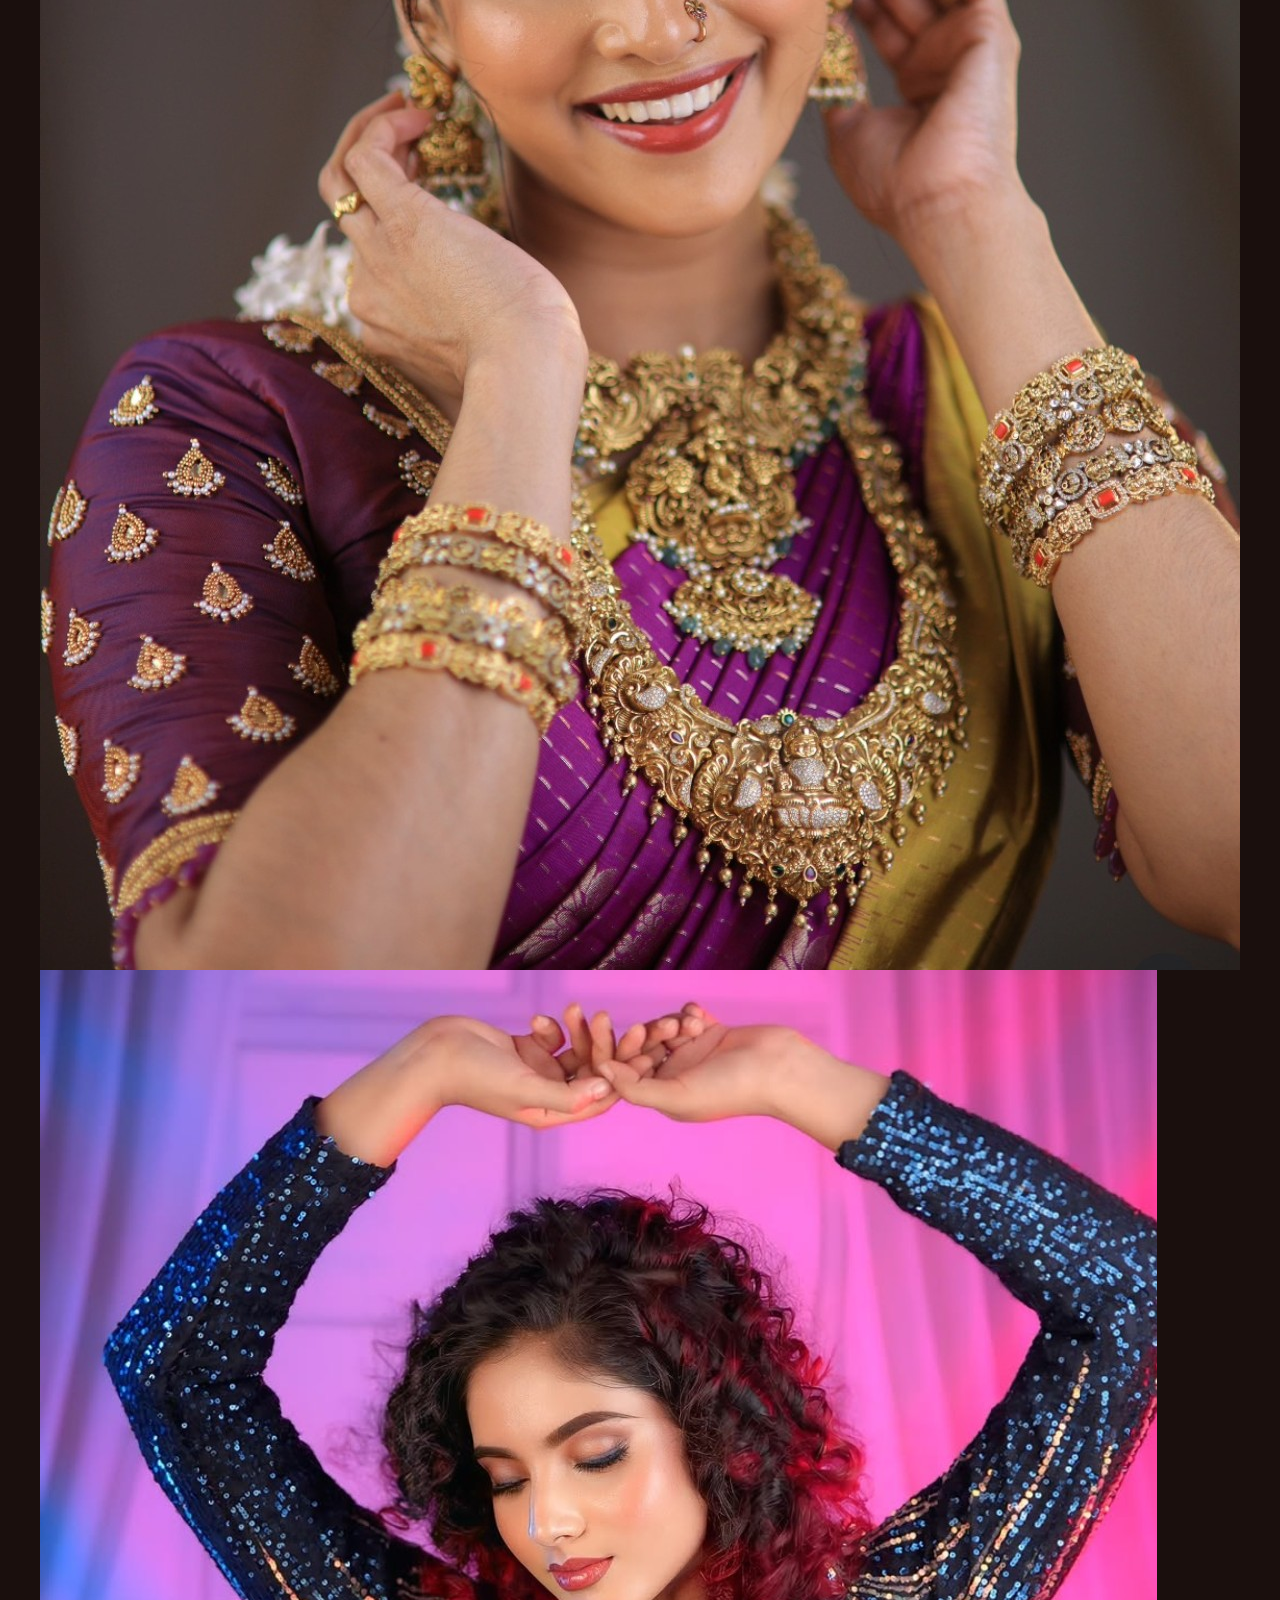
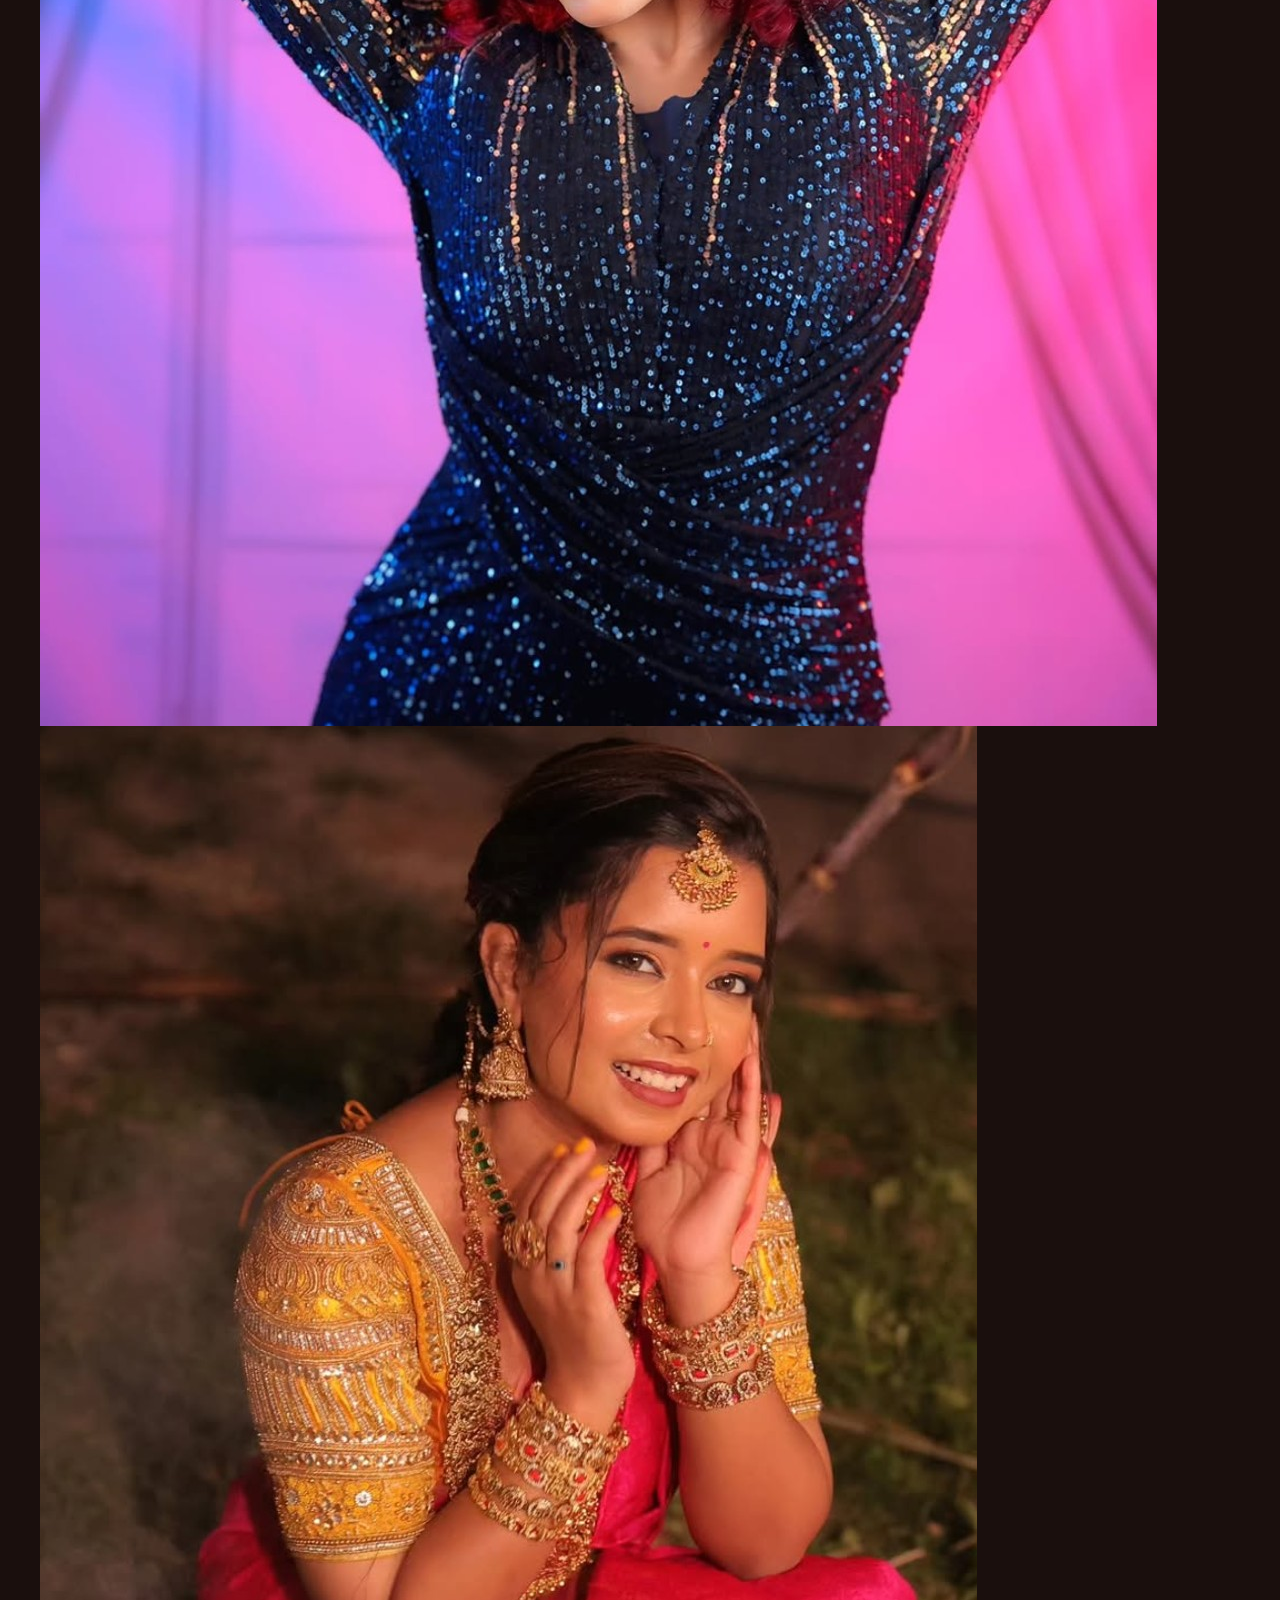
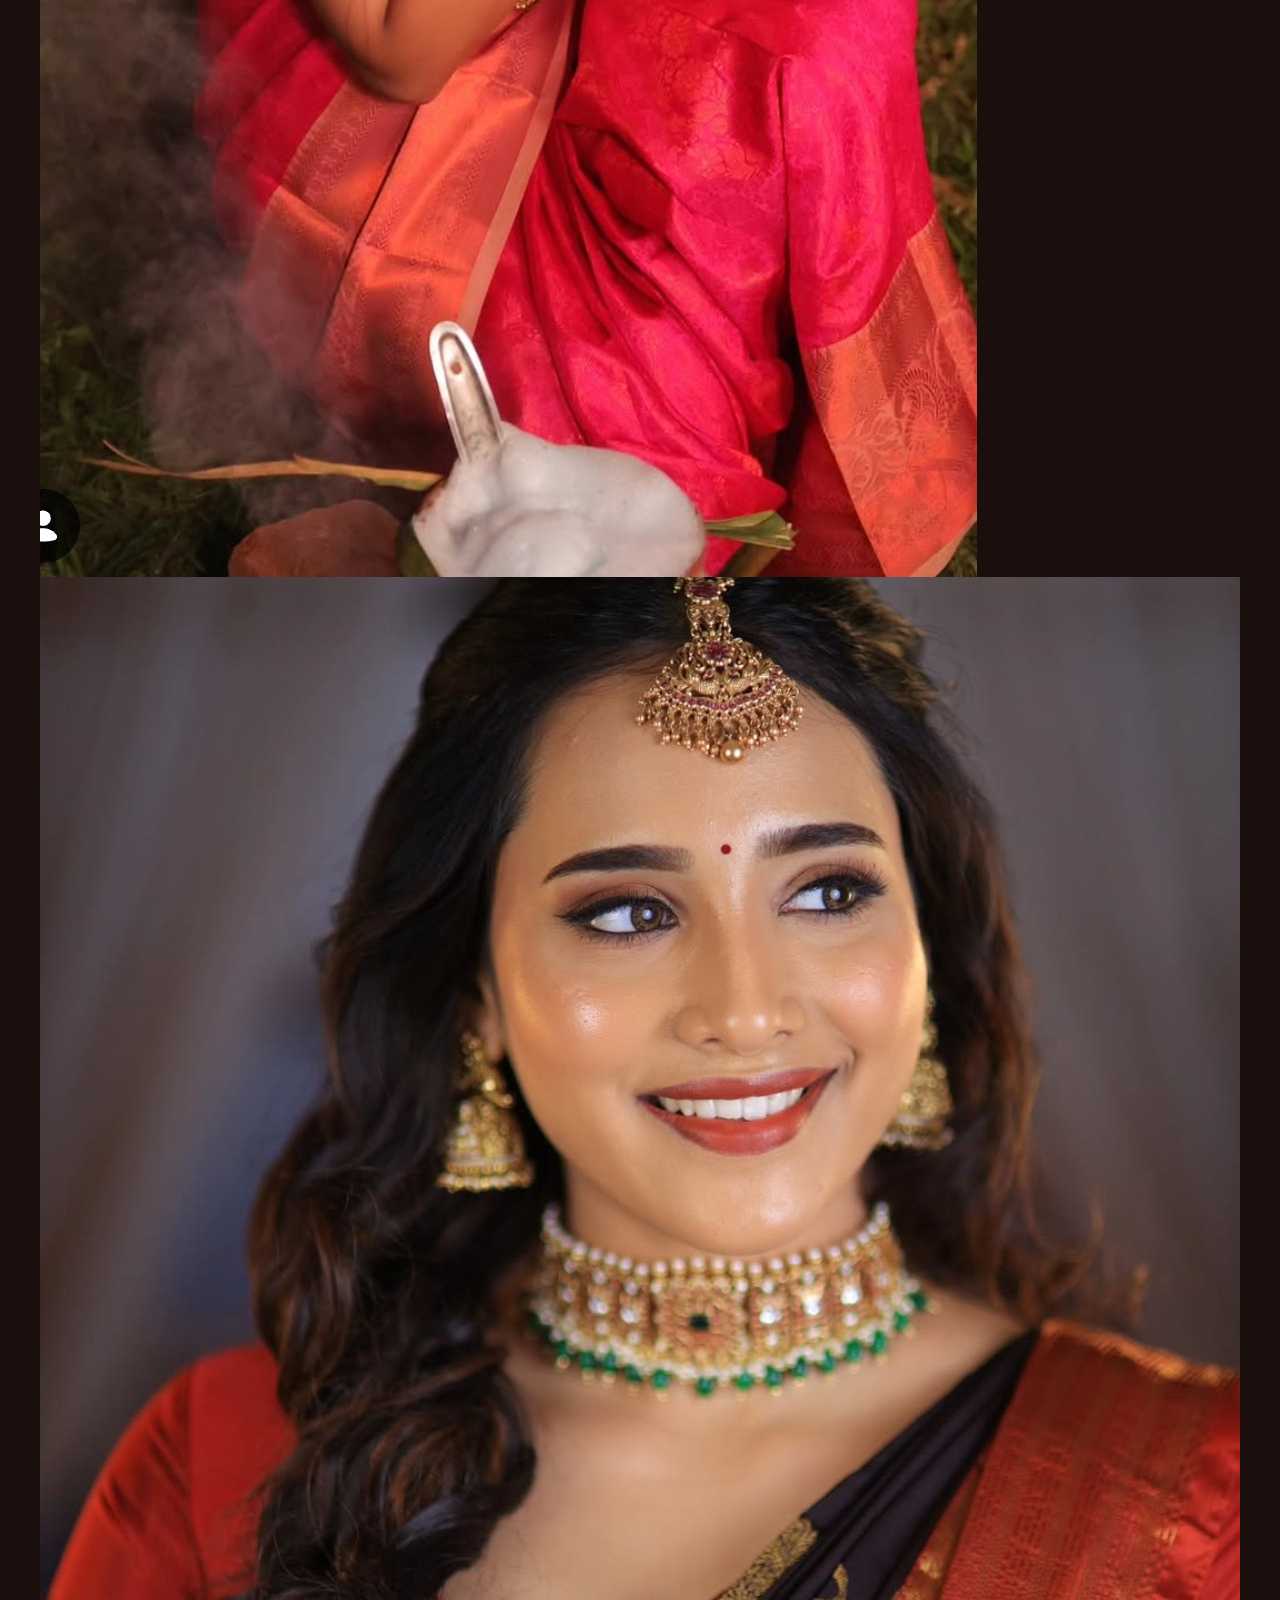
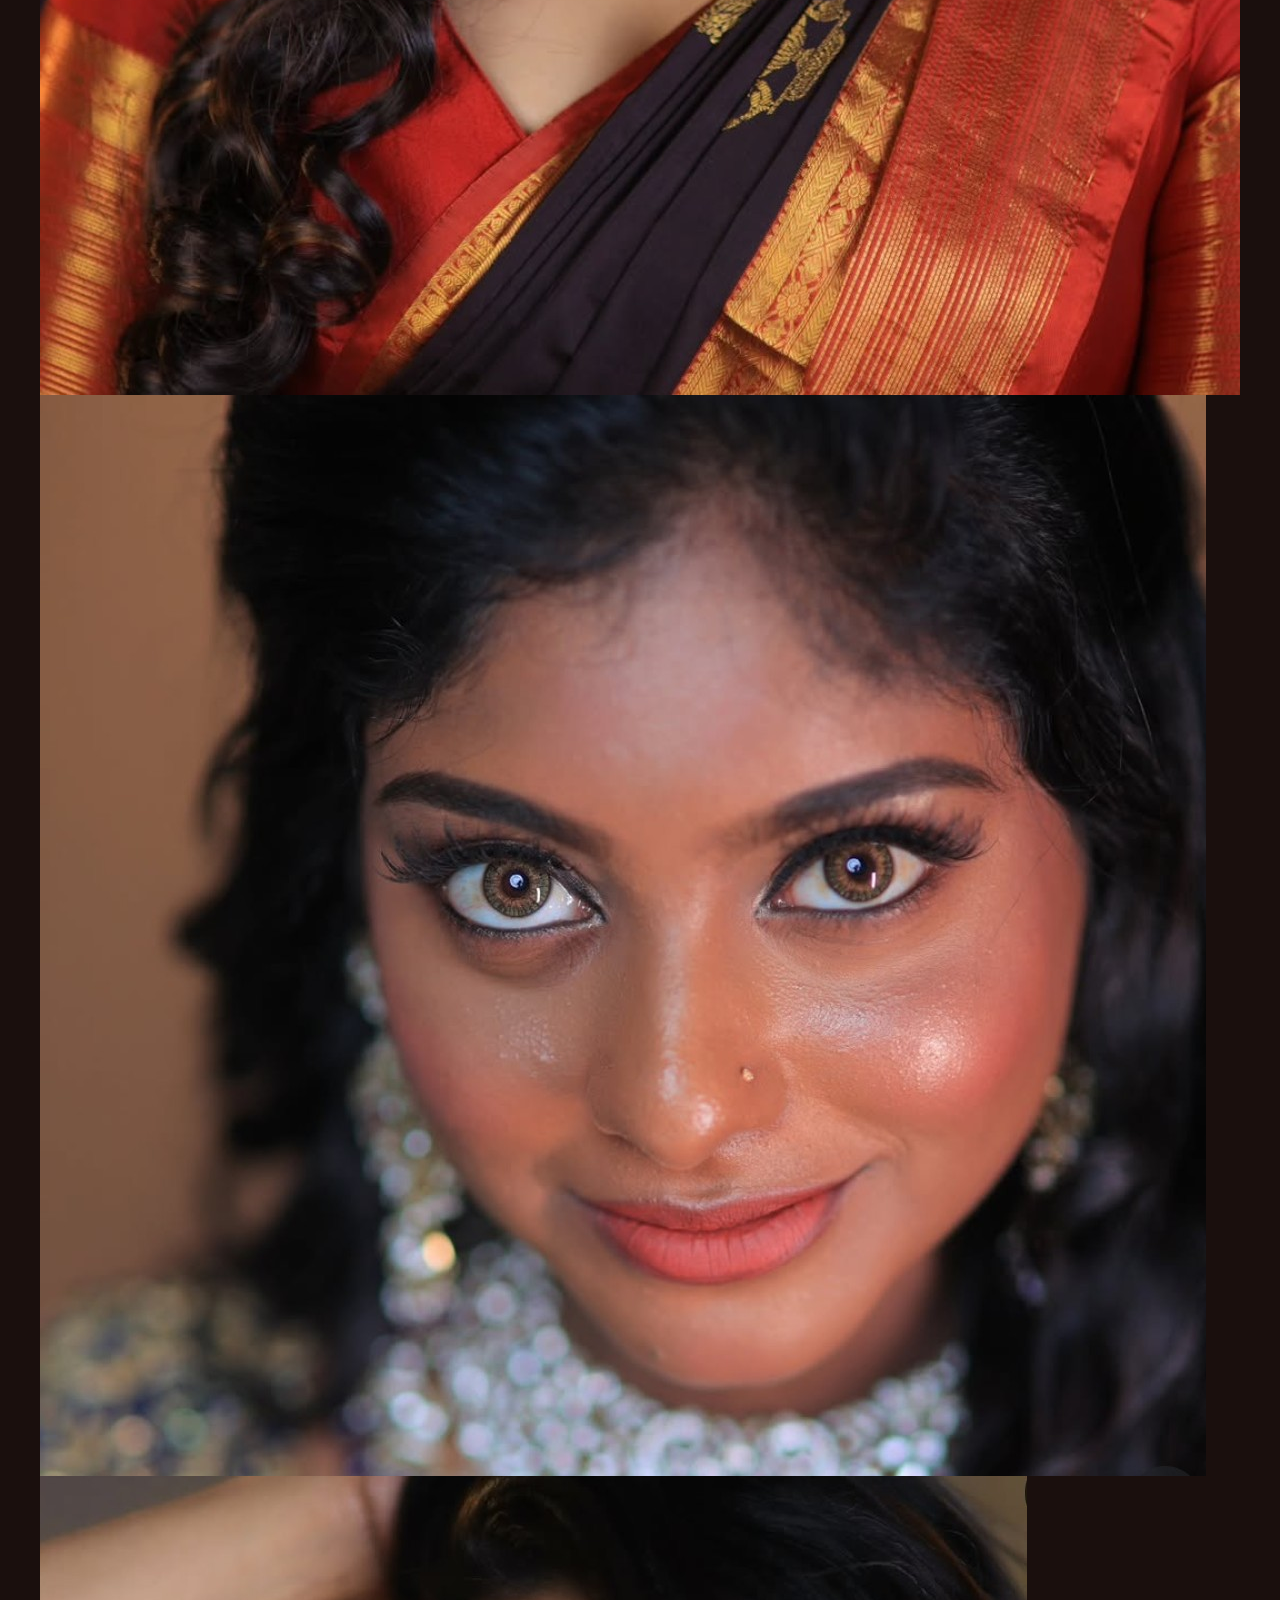
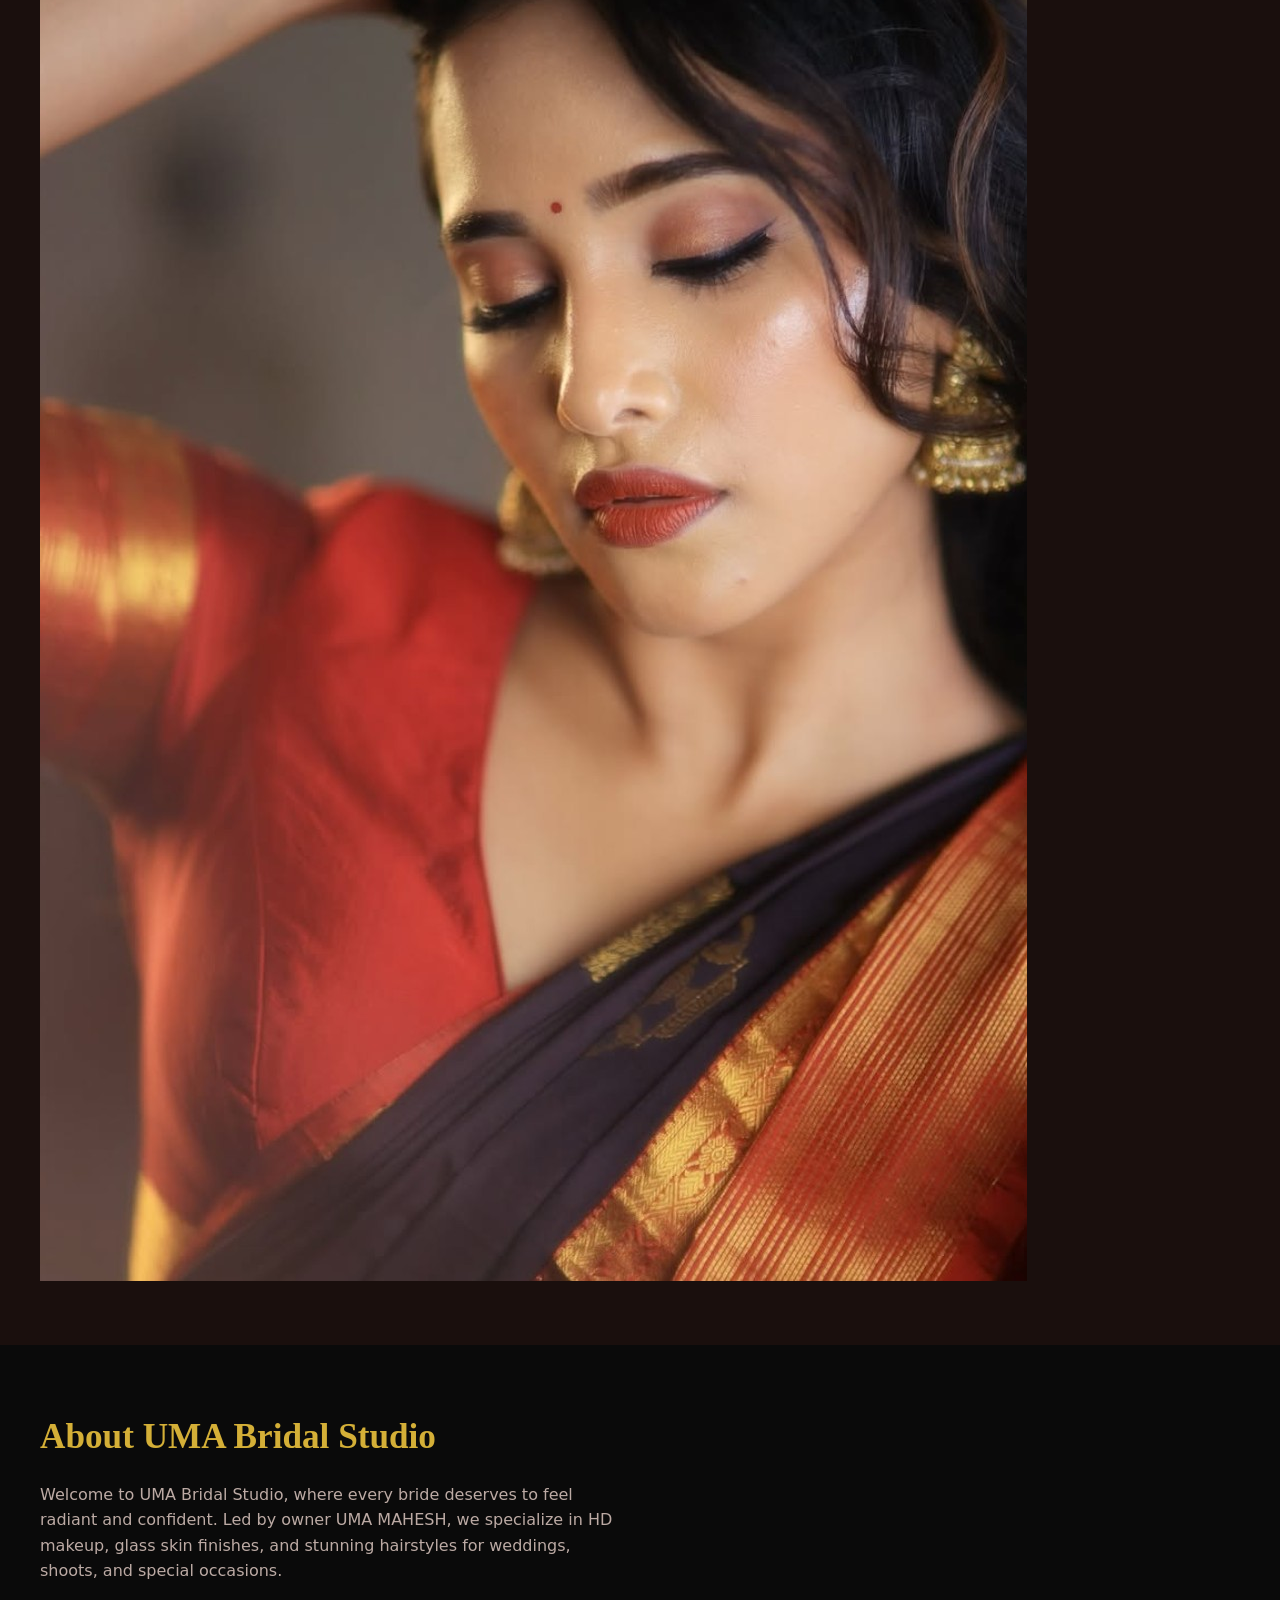
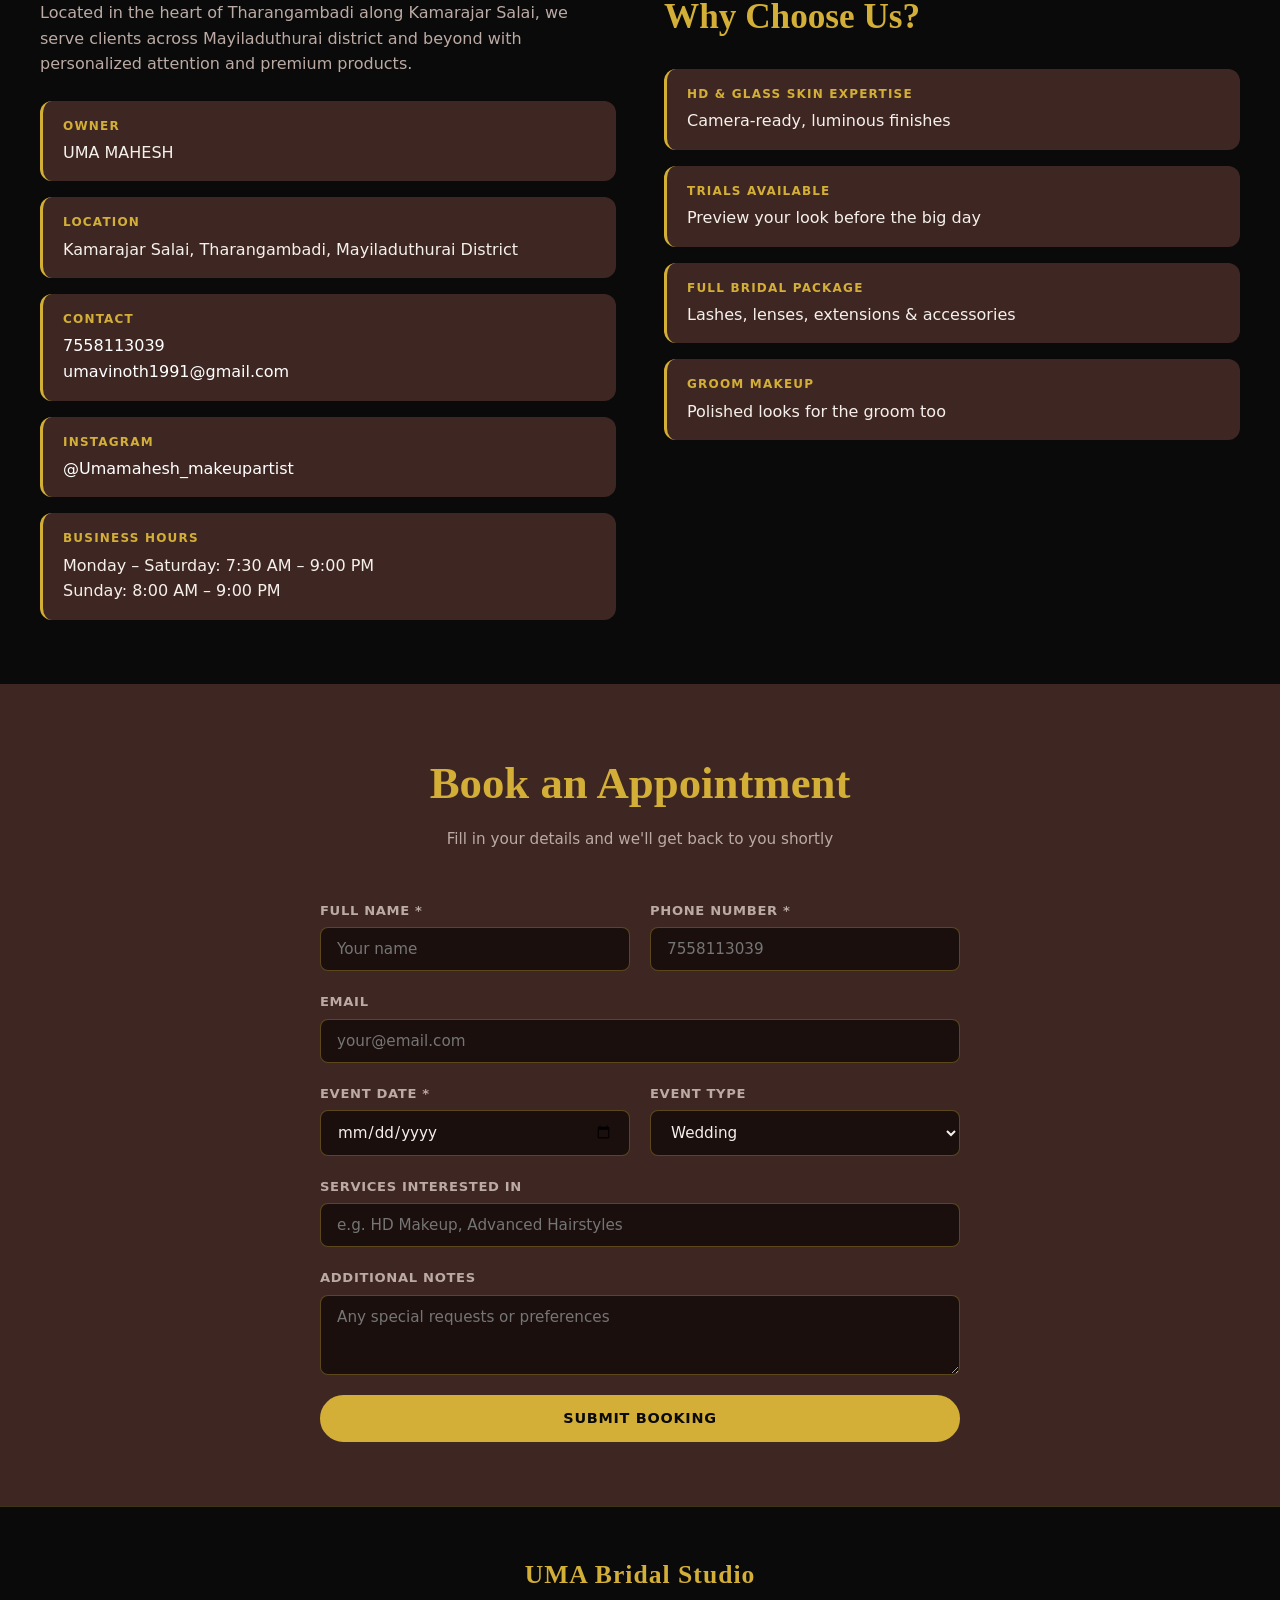
==== commit a6eb9a1e: "Update index.html" ====
--- a/index.html
+++ b/index.html
@@ -3,8 +3,9 @@
 <head>
   <meta charset="UTF-8">
   <meta name="viewport" content="width=device-width, initial-scale=1.0">
-  <title>UMA Bridal Studio | Premium Bridal Makeup & Hair</title>
-  <meta name="description" content="UMA Bridal Studio - HD Makeup, Glass Skin Makeup, Advanced Hairstyles & more in Tharangambadi, Mayiladuthurai.">
+  <title>Uma Bridal Studio | Bridal Makeup in Tharangambadi Mayiladuthurai</title>
+<meta name="description" content="Professional bridal makeup, HD makeup, hair styling in Tharangambadi, Mayiladuthurai. Led by Uma Mahesh. Call 7558113039 to book!">
+<meta name="keywords" content="bridal makeup Tharangambadi, bridal makeup Mayiladuthurai, HD makeup Tharangambadi, wedding makeup Tamil Nadu, Uma Mahesh makeup artist">
   <link rel="preconnect" href="https://fonts.googleapis.com">
   <link rel="preconnect" href="https://fonts.gstatic.com" crossorigin>
   <link href="https://fonts.googleapis.com/css2?family=Cormorant+Garamond:wght@400;600;700&family=Montserrat:wght@400;500;600;700&display=swap" rel="stylesheet">
@@ -69,7 +70,17 @@
       <div class="section-inner">
         <h2 class="section-title">Our Brides</h2>
         <p class="section-subtitle">Beautiful transformations crafted with love</p>
-        <div class="gallery-grid" id="galleryGrid"></div>
+        <div class=<div class="gallery-grid" id="galleryGrid">
+  <img src="b1.jpg.jpeg" alt="Bride 1">
+  <img src="b2.jpg.jpeg" alt="Bride 2">
+  <img src="b3.jpg.jpeg" alt="Bride 3">
+  <img src="b4.jpg.jpeg" alt="Bride 4">
+  <img src="b5.jpg.jpeg" alt="Bride 5">
+  <img src="b6.jpg.jpeg" alt="Bride 6">
+  <img src="b7.jpg.jpeg" alt="Bride 7">
+  <img src="b8.jpg.jpeg" alt="Bride 8">
+  <img src="b9.jpg.jpeg" alt="Bride 9">
+</div>
       </div>
     </section>
 
